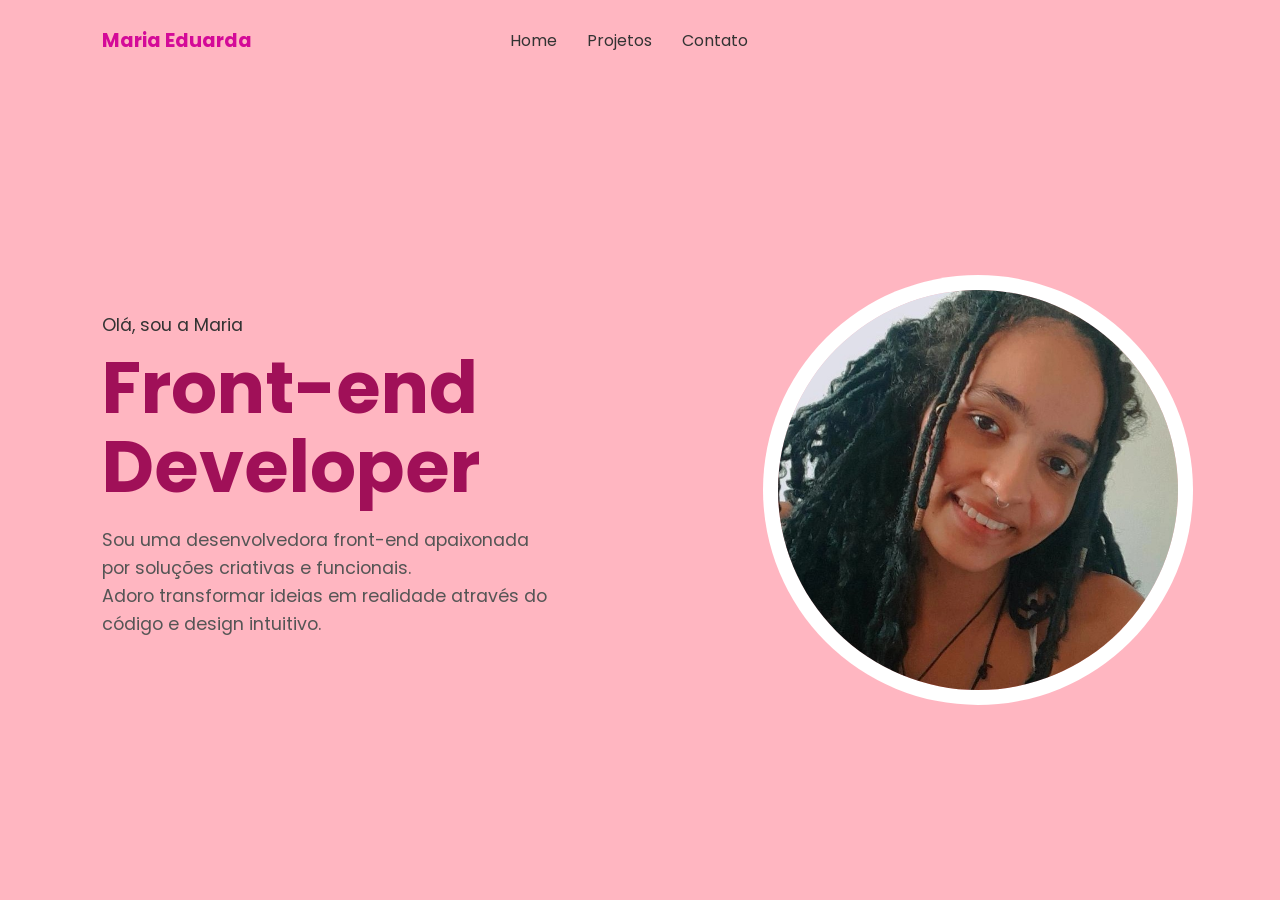
==== index.html @ 5331e64c "começo página inicial" ====
<!DOCTYPE html>
<html lang="pt-br">
<head>
    <meta charset="UTF-8">
    <meta name="viewport" content="width=device-width, initial-scale=1.0">
    <meta http-equiv="X-UA-Compatible" content="ie=edge">
    <link rel="stylesheet" href="styles.css">
    <link href="https://fonts.googleapis.com/css2?family=Poppins:wght@400;600;700&display=swap" rel="stylesheet">
    <title>Portfolio | Maria Eduarda</title>
</head>
<body>
    <header>
        <div class="logo">Maria Eduarda</div>
        <nav>
            <ul>
                <li>Home</li>
                <li>Projetos</li>
                <li>Contato</li>
            </ul>
        </nav>
        <div class="hero-section"></div>
    </header>

    <main class="hero-section">
        
        <div class="hero-text">
            <p class="greeting">Olá, sou a Maria</p>

        <h1 class="highlight">
            Front-end<br>
            Developer
        </h1>
            
            <p class="description">
                Sou uma desenvolvedora front-end apaixonada por soluções criativas e funcionais.<br>
                Adoro transformar ideias em realidade através do código e design intuitivo.
            </p>
        </div>

        <div class="hero-image-container">
            <img src="figuras/minha-foto.jpg" alt="Foto de Maria Eduarda" class="profile-pic">
        </div>
    </main>
    
</body>
</html>
---- styles.css ----
* {
    margin: 0;
    padding: 0;
    box-sizing: border-box; /*seria a box de uma div, border-box inclui padding e border na largura e altura totais, é o calculado no devtools da pagina (a caixa)*/
}

:root {
    --primary-color: lightpink;
    --secondary-color: rgb(160, 16, 88);
    --font-color: #333;
    --background-color: #f9f9f9;
    --gray-text: #555;        /* Texto de descrição */
    --font-family: 'Poppins', sans-serif;
}

body {
    background-color: var(--primary-color);
    color: var(--font-color);
    font-family: var(--font-family);
    overflow-x: hidden; /* Evita rolagem lateral indesejada */
}

/* --- Header --- */
header {
    display: flex;
    justify-content: space-between;
    align-items: center;
    padding: 20px 8%; /* Espaçamento interno */
    height: 80px;
}

.logo {
    font-weight: 700;
    font-size: 1.2rem;
    color: var(--primary-color);
    color: #d40a98;
}

.logo .dot {
    color: var(--primary-color);
}

nav ul {
    list-style: none;
    display: flex;
    gap: 30px; /* Espaço entre os links */
}

nav ul li a {
    text-decoration: none;
    color: var(--font-color);
    font-weight: 600;
    font-size: 1rem;
    transition: color 0.3s;
}

nav ul li a:hover {
    color: var(--primary-color);
}

/* --- Hero Section (A parte principal) --- */
.hero-section {
    display: flex;
    align-items: center;
    justify-content: space-between;
    padding: 0 8%;
    min-height: calc(100vh - 80px); /* Altura total menos o header */
    flex-wrap: wrap; /* Para funcionar no celular depois */
}

/* Estilos do Texto (Esquerda) */
.hero-text {
    display: flex;
    flex-direction: column;
    justify-content: center;
    align-items: flex-start;
    max-width: 50%;
}

.greeting {
    font-size: 1.1rem;
    color: var(--font-color);
    margin-bottom: 10px;
}

h1 {
    font-size: 4.5rem; /* Tamanho grande como na foto */
    line-height: 1.1;
    font-weight: 700;
    margin-bottom: 20px;
    color: var(--font-color);
}

.highlight {
    color: var(--secondary-color); 
}

.description {
    font-size: 1.1rem;
    color: var(--gray-text);
    margin-bottom: 30px;
    line-height: 1.6;
    max-width: 450px;
}

/* Botões */
.buttons {
    display: flex;
    gap: 15px;
}

button {
    padding: 12px 24px;
    border-radius: 8px;
    font-weight: 600;
    font-size: 1rem;
    cursor: pointer;
    font-family: var(--font-family);
    transition: transform 0.2s;
}

button:hover {
    transform: translateY(-2px);
}

/* Estilos da Imagem (Direita) */
.hero-image-container {
    flex: 1;
    display: flex;
    justify-content: flex-end; /* Alinha a imagem à direita */
    position: relative;
}

.profile-pic {
    width: 400px;
    height: 400px;
    border-radius: 50%; /* Deixa redonda */
    object-fit: cover; /* Garante que a foto não fique esticada */
    
    /* O efeito do anel roxo fino em volta */
    box-shadow: 0 0 0 15px rgba(255, 255, 255, 1), /* Espaço branco */
                0 0 0 16px var(--primary-color); /* Linha fina roxa */
}

/* --- Responsividade (Para celular) --- */
@media (max-width: 768px) {
    .hero-section {
        flex-direction: column-reverse; /* Imagem em cima, texto embaixo no celular */
        justify-content: center;
        text-align: center;
        padding-top: 40px;
    }

    .hero-image-container {
        justify-content: center;
        margin-bottom: 40px;
    }

    .profile-pic {
        width: 250px;
        height: 250px;
    }

    h1 {
        font-size: 3rem;
    }

    .buttons {
        justify-content: center;
    }
    
    nav {
        display: none; /* Em um projeto real, aqui você faria um menu hambúrguer */
    }
}
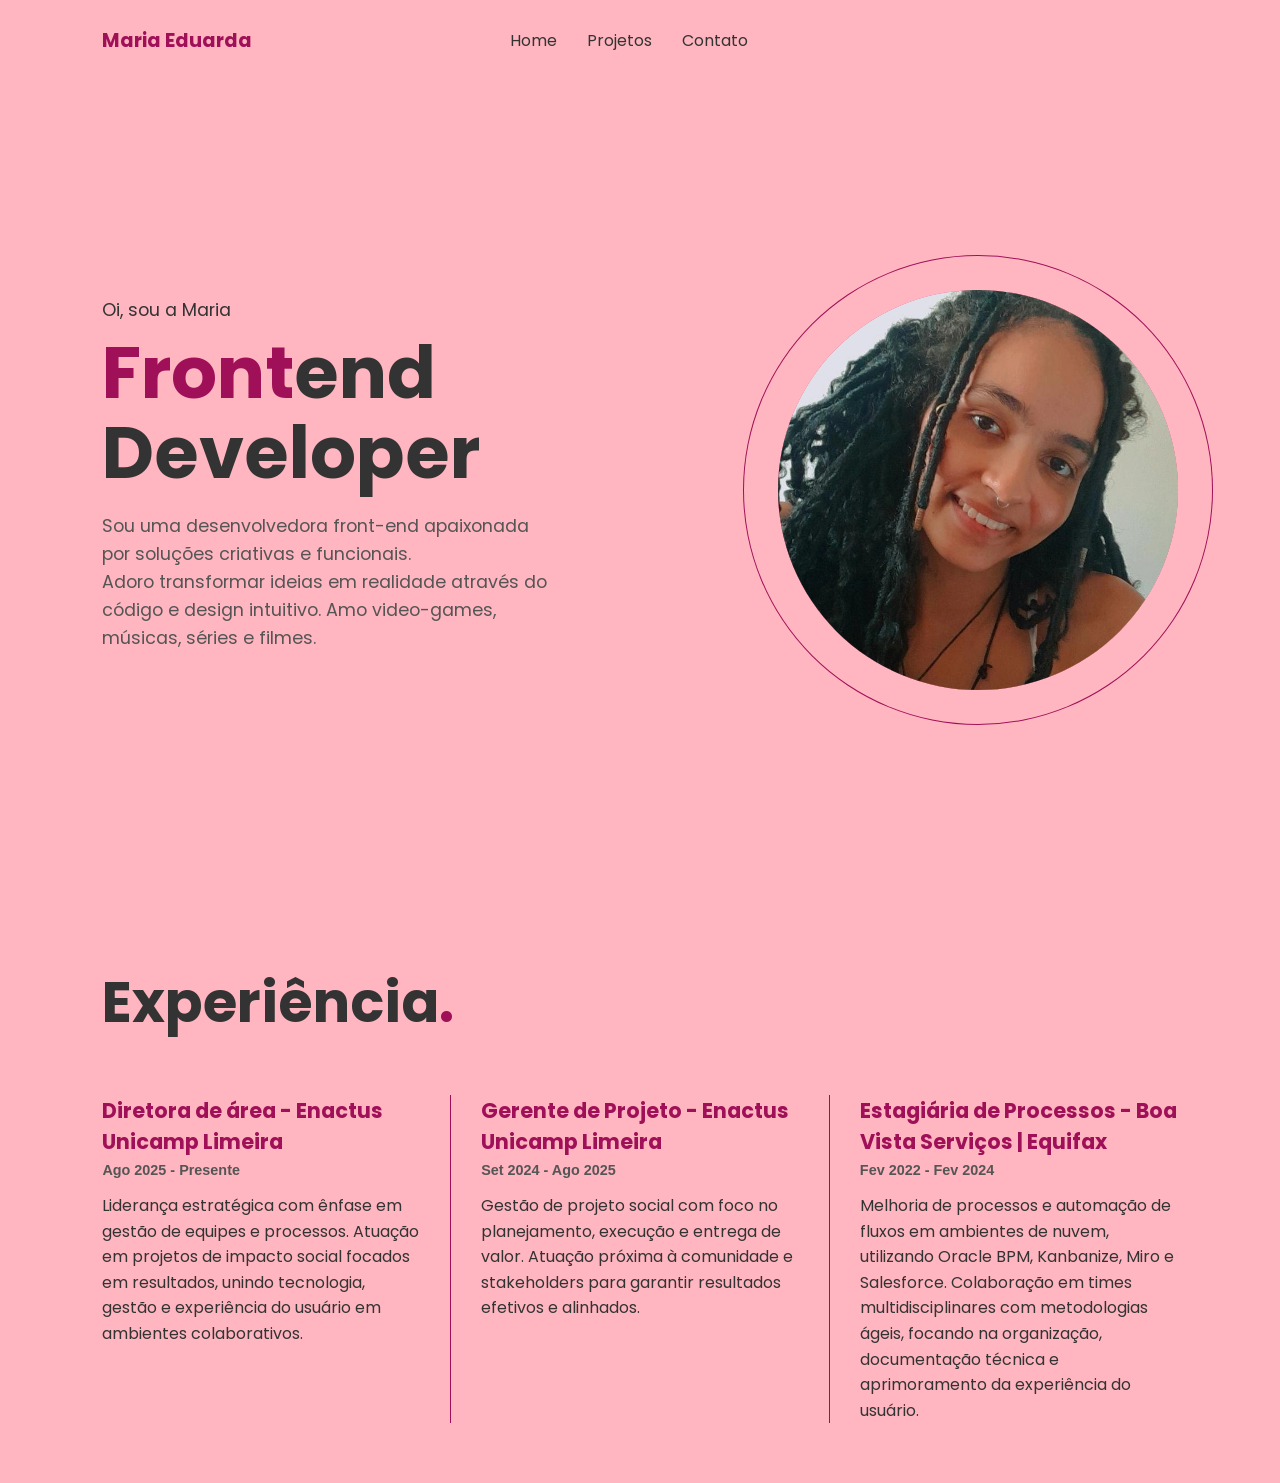
==== commit 0f25cbff: "experience" ====
--- a/index.html
+++ b/index.html
@@ -24,16 +24,17 @@
     <main class="hero-section">
         
         <div class="hero-text">
-            <p class="greeting">Olá, sou a Maria</p>
+            <p class="greeting">Oi, sou a Maria</p>
 
-        <h1 class="highlight">
-            Front-end<br>
+        <h1>
+            <span class="highlight">Front</span>end<br>
             Developer
         </h1>
             
             <p class="description">
                 Sou uma desenvolvedora front-end apaixonada por soluções criativas e funcionais.<br>
                 Adoro transformar ideias em realidade através do código e design intuitivo.
+                Amo video-games, músicas, séries e filmes.
             </p>
         </div>
 
@@ -41,6 +42,32 @@
             <img src="figuras/minha-foto.jpg" alt="Foto de Maria Eduarda" class="profile-pic">
         </div>
     </main>
+
+    <section class="experience-section">
+        <h2 class="section-title">Experiência<span class="dot">.</span></h2>
+        
+        <div class="experience-grid">
+            
+            <div class="exp-item">
+                <h3>Diretora de área - Enactus Unicamp Limeira</h3>
+                <span class="date">Ago 2025 - Presente</span>
+                <p>Liderança estratégica com ênfase em gestão de equipes e processos. Atuação em projetos de impacto social focados em resultados, unindo tecnologia, gestão e experiência do usuário em ambientes colaborativos.</p>
+            </div>
+
+            <div class="exp-item">
+                <h3>Gerente de Projeto - Enactus Unicamp Limeira</h3>
+                <span class="date">Set 2024 - Ago 2025</span>
+                <p>Gestão de projeto social com foco no planejamento, execução e entrega de valor. Atuação próxima à comunidade e stakeholders para garantir resultados efetivos e alinhados.</p>
+            </div>
+
+            <div class="exp-item">
+                <h3>Estagiária de Processos - Boa Vista Serviços | Equifax</h3>
+                <span class="date">Fev 2022 - Fev 2024</span>
+                <p>Melhoria de processos e automação de fluxos em ambientes de nuvem, utilizando Oracle BPM, Kanbanize, Miro e Salesforce. Colaboração em times multidisciplinares com metodologias ágeis, focando na organização, documentação técnica e aprimoramento da experiência do usuário.</p>
+            </div>
+
+        </div>
+    </section>
     
 </body>
 </html>
--- a/styles.css
+++ b/styles.css
@@ -5,8 +5,8 @@
 }
 
 :root {
-    --primary-color: lightpink;
-    --secondary-color: rgb(160, 16, 88);
+    --primary-color: #ffb6c1;
+    --secondary-color: #a01058;
     --font-color: #333;
     --background-color: #f9f9f9;
     --gray-text: #555;        /* Texto de descrição */
@@ -32,8 +32,7 @@
 .logo {
     font-weight: 700;
     font-size: 1.2rem;
-    color: var(--primary-color);
-    color: #d40a98;
+    color: var(--secondary-color);
 }
 
 .logo .dot {
@@ -68,7 +67,6 @@
     flex-wrap: wrap; /* Para funcionar no celular depois */
 }
 
-/* Estilos do Texto (Esquerda) */
 .hero-text {
     display: flex;
     flex-direction: column;
@@ -84,7 +82,7 @@
 }
 
 h1 {
-    font-size: 4.5rem; /* Tamanho grande como na foto */
+    font-size: 4.5rem;
     line-height: 1.1;
     font-weight: 700;
     margin-bottom: 20px;
@@ -103,27 +101,6 @@
     max-width: 450px;
 }
 
-/* Botões */
-.buttons {
-    display: flex;
-    gap: 15px;
-}
-
-button {
-    padding: 12px 24px;
-    border-radius: 8px;
-    font-weight: 600;
-    font-size: 1rem;
-    cursor: pointer;
-    font-family: var(--font-family);
-    transition: transform 0.2s;
-}
-
-button:hover {
-    transform: translateY(-2px);
-}
-
-/* Estilos da Imagem (Direita) */
 .hero-image-container {
     flex: 1;
     display: flex;
@@ -134,12 +111,77 @@
 .profile-pic {
     width: 400px;
     height: 400px;
-    border-radius: 50%; /* Deixa redonda */
+    border-radius: 50%;
     object-fit: cover; /* Garante que a foto não fique esticada */
+    box-shadow: 0 0 0 34px var(--primary-color),
+                0 0 0 35px var(--secondary-color);
+}
+
+/* --- Seção de Experiência --- */
+.experience-section {
+    padding: 60px 8%; /* Mesmo alinhamento lateral do header */
+    background-color: var(--primary-color); /* Mantendo a cor de fundo rosa claro */
+    color: var(--font-color);
+}
+
+.section-title {
+    font-size: 3.5rem;
+    font-weight: 700;
+    margin-bottom: 50px;
+    color: var(--font-color);
+}
+
+.section-title .dot {
+    color: var(--secondary-color); /* O ponto colorido igual na imagem */
+}
+
+/* O Grid que segura as 3 colunas */
+.experience-grid {
+    display: flex;
+    justify-content: space-between; /* Espalha as colunas */
+    width: 100%;
+}
+
+/* Cada coluna individual */
+.exp-item {
+    flex: 1; /* Faz as 3 ocuparem o mesmo tamanho */
+    padding: 0 30px; /* Espaço interno para o texto não colar na linha */
     
-    /* O efeito do anel roxo fino em volta */
-    box-shadow: 0 0 0 15px rgba(255, 255, 255, 1), /* Espaço branco */
-                0 0 0 16px var(--primary-color); /* Linha fina roxa */
+    /* A LINHA FINA ROSA ESCURO AQUI: */
+    border-right: 1px solid var(--secondary-color); 
+}
+
+/* Tira a borda do último item (da direita) e o padding */
+.exp-item:last-child {
+    border-right: none;
+    padding-right: 0;
+}
+
+/* Tira o padding da esquerda do primeiro item */
+.exp-item:first-child {
+    padding-left: 0;
+}
+
+/* Estilização dos textos de dentro */
+.exp-item h3 {
+    font-size: 1.3rem;
+    font-weight: 700;
+    margin-bottom: 5px;
+    color: var(--secondary-color); /* Destaque no cargo/empresa */
+}
+
+.exp-item .date {
+    display: block; /* Faz a data ficar em linha própria */
+    font-size: 0.9rem;
+    font-weight: 600;
+    color: #555; /* Um cinza um pouco mais escuro para leitura */
+    margin-bottom: 15px;
+}
+
+.exp-item p {
+    font-size: 1rem;
+    line-height: 1.6;
+    color: var(--font-color);
 }
 
 /* --- Responsividade (Para celular) --- */
@@ -164,12 +206,8 @@
     h1 {
         font-size: 3rem;
     }
-
-    .buttons {
-        justify-content: center;
-    }
     
     nav {
-        display: none; /* Em um projeto real, aqui você faria um menu hambúrguer */
+        display: none; /* Fazer um menu sanduiche */
     }
 }
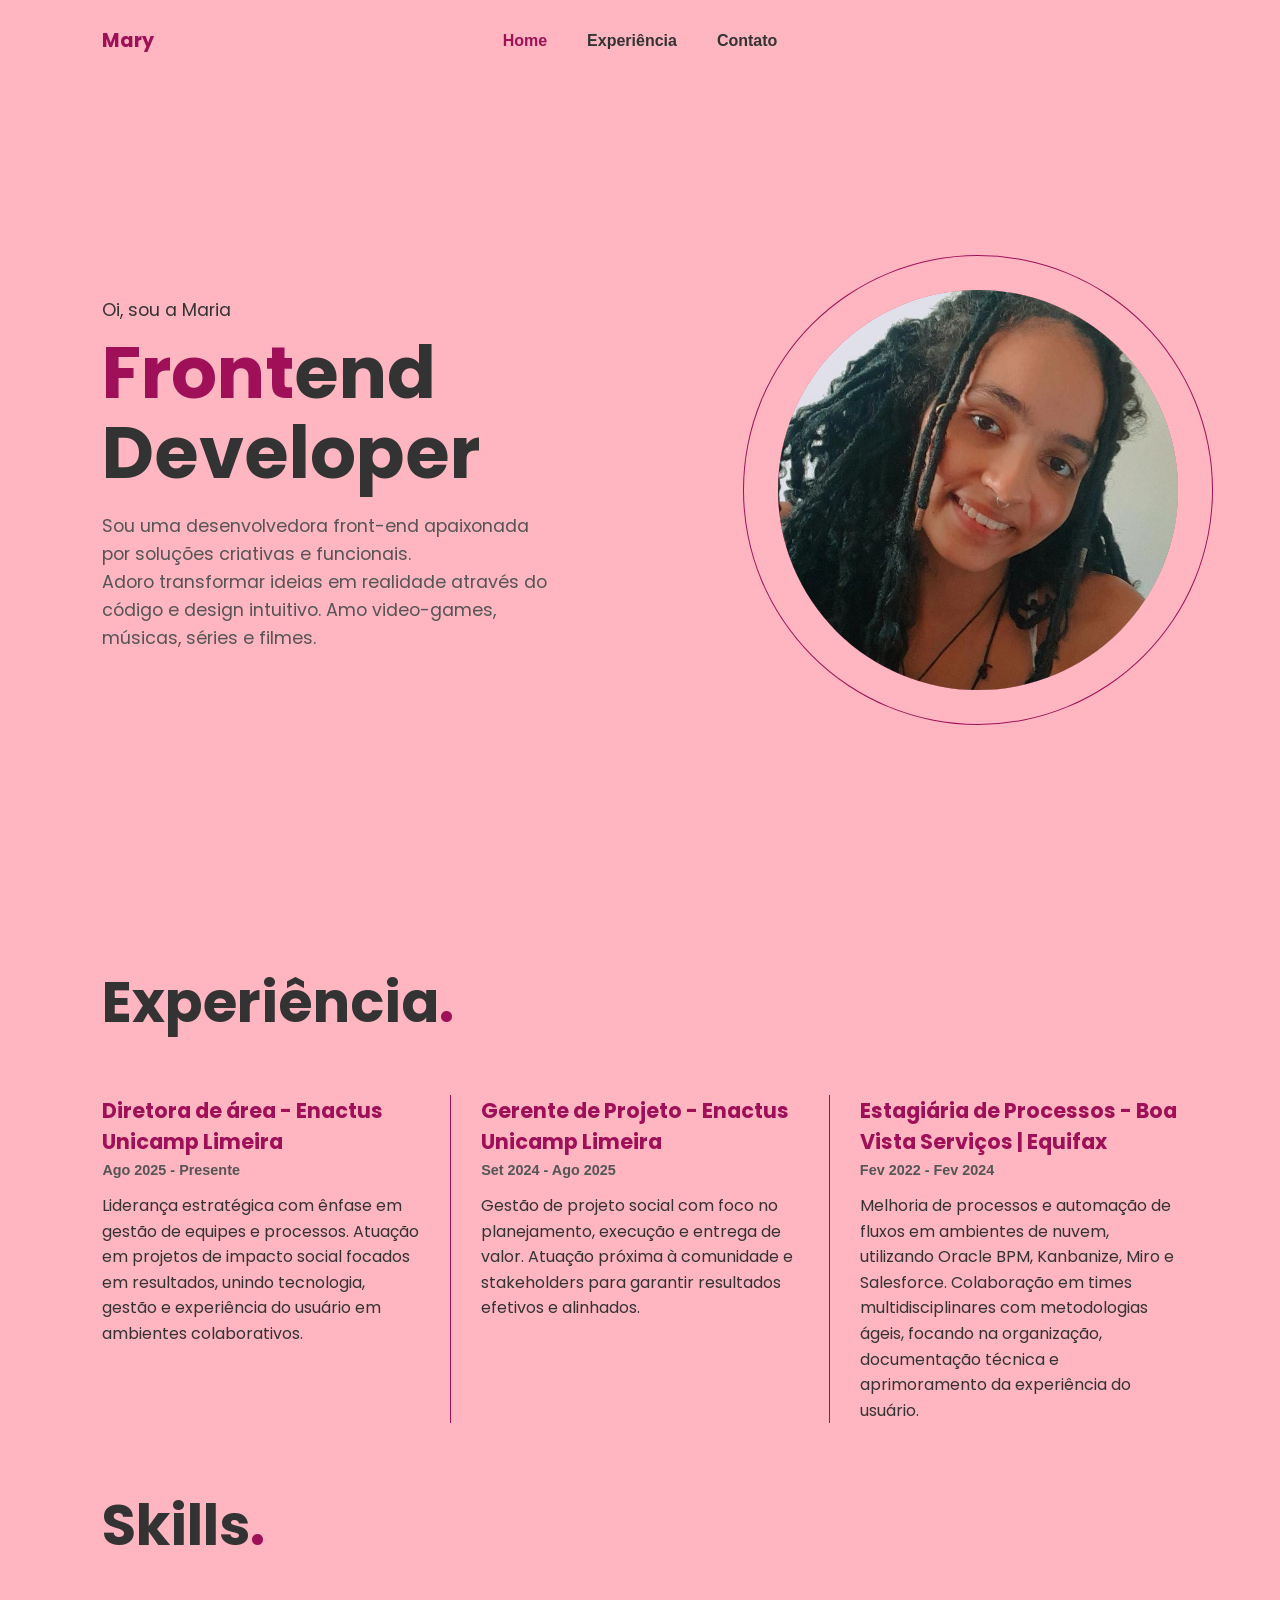
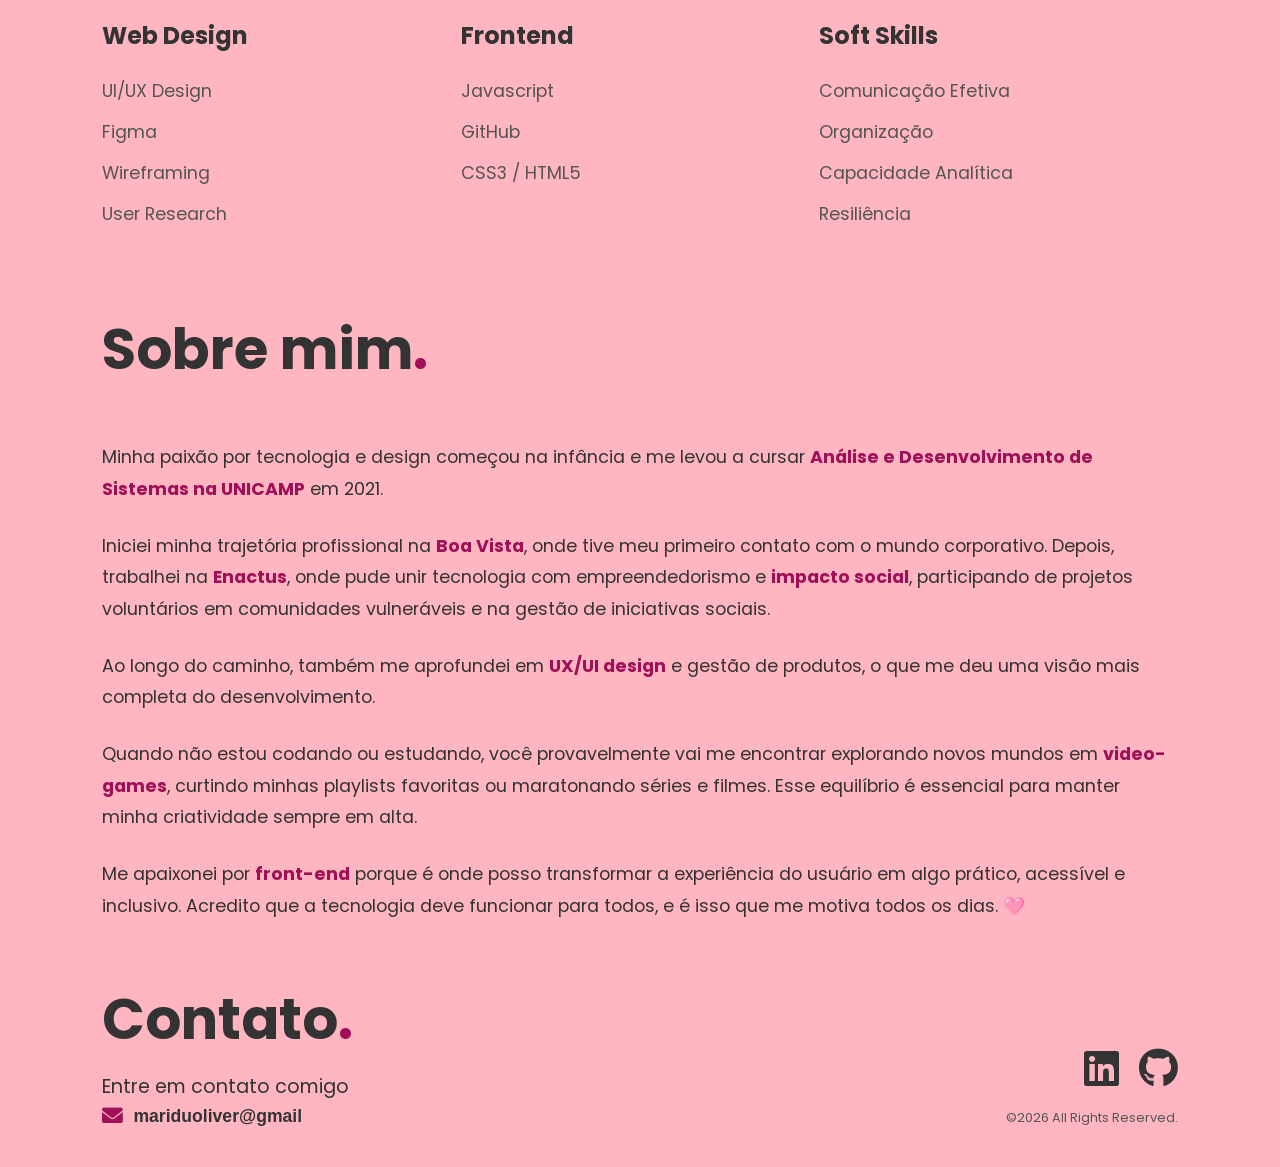
==== commit 2783355f: "terminado parte de sobre mim e contato" ====
--- a/index.html
+++ b/index.html
@@ -6,22 +6,23 @@
     <meta http-equiv="X-UA-Compatible" content="ie=edge">
     <link rel="stylesheet" href="styles.css">
     <link href="https://fonts.googleapis.com/css2?family=Poppins:wght@400;600;700&display=swap" rel="stylesheet">
+    <link rel="stylesheet" href="https://cdnjs.cloudflare.com/ajax/libs/font-awesome/6.0.0/css/all.min.css">
+    <link rel="icon" href="data:image/svg+xml,<svg xmlns=%22http://www.w3.org/2000/svg%22 viewBox=%220 0 100 100%22><text y=%22.9em%22 font-size=%2290%22>✨</text></svg>">
     <title>Portfolio | Maria Eduarda</title>
 </head>
 <body>
     <header>
-        <div class="logo">Maria Eduarda</div>
+        <div class="logo">Mary</div>
         <nav>
             <ul>
-                <li>Home</li>
-                <li>Projetos</li>
-                <li>Contato</li>
+                <li><a href="#home" class="active">Home</a></li>
+                <li><a href="#experience">Experiência</a></li>
+                <li><a href="#contact">Contato</a></li>
             </ul>
         </nav>
-        <div class="hero-section"></div>
     </header>
 
-    <main class="hero-section">
+    <main class="hero-section" id="home">
         
         <div class="hero-text">
             <p class="greeting">Oi, sou a Maria</p>
@@ -43,7 +44,7 @@
         </div>
     </main>
 
-    <section class="experience-section">
+    <section class="experience-section" id="experience">
         <h2 class="section-title">Experiência<span class="dot">.</span></h2>
         
         <div class="experience-grid">
@@ -68,6 +69,93 @@
 
         </div>
     </section>
+
+    <section class="skills-section">
+        <h2 class="section-title">Skills<span class="dot">.</span></h2>
+
+        <div class="skills-grid">
+            
+            <div class="skill-category">
+                <h3>Web Design</h3>
+                <ul>
+                    <li>UI/UX Design</li>
+                    <li>Figma</li>
+                    <li>Wireframing</li>
+                    <li>User Research</li>
+                </ul>
+            </div>
+
+            <div class="skill-category">
+                <h3>Frontend</h3>
+                <ul>
+                    <li>Javascript</li>
+                    <li>GitHub</li>
+                    <li>CSS3 / HTML5</li>
+                </ul>
+            </div>
+
+            <div class="skill-category">
+                <h3>Soft Skills</h3>
+                <ul>
+                    <li>Comunicação Efetiva</li>
+                    <li>Organização</li>
+                    <li>Capacidade Analítica</li>
+                    <li>Resiliência</li>
+                </ul>
+            </div>
+
+        </div>
+    </section>
+    <section class="about-section">
+        <h2 class="section-title">Sobre mim<span class="dot">.</span></h2>
+
+        <div class="about-content">
+            <p>
+                Minha paixão por tecnologia e design começou na infância e me levou a cursar <span class="highlight-text">Análise e Desenvolvimento de Sistemas na UNICAMP</span> em 2021.
+            </p>
+
+            <p>
+                Iniciei minha trajetória profissional na <span class="highlight-text">Boa Vista</span>, onde tive meu primeiro contato com o mundo corporativo. Depois, trabalhei na <span class="highlight-text">Enactus</span>, onde pude unir tecnologia com empreendedorismo e <span class="highlight-text">impacto social</span>, participando de projetos voluntários em comunidades vulneráveis e na gestão de iniciativas sociais.
+            </p>
+
+            <p>
+                Ao longo do caminho, também me aprofundei em <span class="highlight-text">UX/UI design</span> e gestão de produtos, o que me deu uma visão mais completa do desenvolvimento.
+            </p>
+
+            <p>
+                Quando não estou codando ou estudando, você provavelmente vai me encontrar explorando novos mundos em <span class="highlight-text">video-games</span>, curtindo minhas playlists favoritas ou maratonando séries e filmes. Esse equilíbrio é essencial para manter minha criatividade sempre em alta.
+            </p>
+
+            <p>
+                Me apaixonei por <span class="highlight-text">front-end</span> porque é onde posso transformar a experiência do usuário em algo prático, acessível e inclusivo. Acredito que a tecnologia deve funcionar para todos, e é isso que me motiva todos os dias. 🩷
+            </p>
+
+        </div>
+    </section>
+    <footer id="contact">
+        <div class="contact-left">
+            <h2 class="section-title">Contato<span class="dot">.</span></h2>
+            <p>Entre em contato comigo</p>
+            
+            <a href="mailto:mariduoliver@gmail" class="email-link">
+                <i class="fa-solid fa-envelope"></i> mariduoliver@gmail
+            </a>
+        </div>
+
+        <div class="contact-right">
+            <div class="social-icons">
+                <a href="https://www.linkedin.com/in/mari-eduarda/" target="_blank" rel="noopener noreferrer" aria-label="Visite meu LinkedIn">
+                <i class="fa-brands fa-linkedin"></i>
+                </a>
+    
+                <a href="https://github.com/maryeduardasilva" target="_blank" rel="noopener noreferrer" aria-label="Visite meu GitHub">
+                <i class="fa-brands fa-github"></i>
+                </a>
+            </div>
+            
+            <p class="copyright">©2026 All Rights Reserved.</p>
+        </div>
+    </footer>
     
 </body>
 </html>
--- a/styles.css
+++ b/styles.css
@@ -2,6 +2,10 @@
     margin: 0;
     padding: 0;
     box-sizing: border-box; /*seria a box de uma div, border-box inclui padding e border na largura e altura totais, é o calculado no devtools da pagina (a caixa)*/
+}
+
+html {
+    scroll-behavior: smooth; /* Faz a rolagem deslizar suavemente */
 }
 
 :root {
@@ -23,10 +27,10 @@
 /* --- Header --- */
 header {
     display: flex;
-    justify-content: space-between;
     align-items: center;
     padding: 20px 8%; /* Espaçamento interno */
     height: 80px;
+    position: relative;
 }
 
 .logo {
@@ -39,10 +43,16 @@
     color: var(--primary-color);
 }
 
+nav {
+    position: absolute;
+    left: 50%;
+    transform: translateX(-50%);
+}
+
 nav ul {
     list-style: none;
     display: flex;
-    gap: 30px; /* Espaço entre os links */
+    gap: 40px; /* Espaço entre os links */
 }
 
 nav ul li a {
@@ -54,7 +64,13 @@
 }
 
 nav ul li a:hover {
-    color: var(--primary-color);
+    color: var(--secondary-color);
+}
+
+/* --- O Botão "Selecionado"--- */
+nav ul li a.active {
+    color: var(--secondary-color); /* Rosa escuro/Roxo */
+    /* border-bottom: 2px solid var(--secondary-color); */
 }
 
 /* --- Hero Section (A parte principal) --- */
@@ -184,6 +200,140 @@
     color: var(--font-color);
 }
 
+/* --- Seção de Skills --- */
+.skills-section {
+    padding: 0 8% 80px 8%; /* Espaço nas laterais e embaixo */
+    background-color: var(--primary-color);
+    color: var(--font-color);
+}
+
+.skills-grid {
+    display: flex;
+    justify-content: space-between; /* Espalha as 3 colunas */
+    width: 100%;
+    flex-wrap: wrap; /* Garante que não quebre em telas menores */
+}
+
+.skill-category {
+    flex: 1; /* Divide o espaço igualmente */
+    min-width: 250px; /* Tamanho mínimo para não ficar espremido */
+}
+
+.skill-category h3 {
+    font-size: 1.5rem;
+    font-weight: 700;
+    margin-bottom: 25px;
+    color: var(--font-color); /* Título em preto/cinza escuro */
+}
+
+.skill-category ul {
+    list-style: none; /* Remove as bolinhas da lista */
+    display: flex;
+    flex-direction: column;
+    gap: 15px; /* Espaço entre cada item da lista */
+}
+
+.skill-category ul li {
+    font-size: 1.1rem;
+    color: var(--gray-text); /* Cinza suave para os itens */
+    font-weight: 400;
+}
+
+/* --- Seção Sobre Mim --- */
+.about-section {
+    padding: 0 8% 20px 8%;
+    background-color: var(--primary-color);
+    color: var(--font-color);
+}
+
+.about-content {
+    width: 100%;      
+    max-width: 100%;
+}
+
+.about-content p {
+    font-size: 1.1rem;
+    line-height: 1.8; /* Espaçamento entre linhas maior para elegância */
+    margin-bottom: 25px; /* Espaço entre os parágrafos */
+    color: var(--font-color);
+}
+
+/* Estilo das palavras destacadas no meio do texto */
+.highlight-text {
+    color: var(--secondary-color); /* A cor rosa escuro/roxo */
+    font-weight: 700; /* Negrito */
+}
+
+/* --- Rodapé (Footer) --- */
+footer {
+    padding: 10px 8% 40px; /* Margens iguais ao resto do site */
+    background-color: var(--primary-color);
+    color: var(--font-color);
+    display: flex;
+    justify-content: space-between; /* Joga um pra esquerda, um pra direita */
+    align-items: flex-end;
+}
+
+footer .section-title {
+    margin-bottom: 10px; 
+}
+
+/* Lado Esquerdo (Email) */
+.contact-left p {
+    font-size: 1.2rem;
+    margin-bottom: 5px;
+    color: var(--font-color);
+}
+
+.email-link {
+    display: flex;
+    align-items: center;
+    gap: 10px; /* Espaço entre o ícone e o texto */
+    text-decoration: none;
+    font-size: 1.1rem;
+    font-weight: 600;
+    color: var(--font-color);
+    transition: color 0.3s;
+}
+
+.email-link i {
+    font-size: 1.3rem;
+    color: var(--secondary-color); /* Ícone rosa escuro */
+}
+
+.email-link:hover {
+    color: var(--secondary-color);
+}
+
+/* Lado Direito (Redes Sociais e Copyright) */
+.contact-right {
+    display: flex;
+    flex-direction: column;
+    align-items: flex-end;
+    gap: 10px; /* Espaço entre ícones e o copyright */
+}
+
+.social-icons {
+    display: flex;
+    gap: 20px; /* Espaço entre o LinkedIn e o GitHub */
+}
+
+.social-icons a {
+    font-size: 2.5rem; 
+    color: var(--font-color);
+    transition: transform 0.3s, color 0.3s;
+}
+
+.social-icons a:hover {
+    color: var(--secondary-color);
+    transform: translateY(-5px); 
+}
+
+.copyright {
+    font-size: 0.8rem;
+    color: var(--gray-text);
+}
+
 /* --- Responsividade (Para celular) --- */
 @media (max-width: 768px) {
     .hero-section {
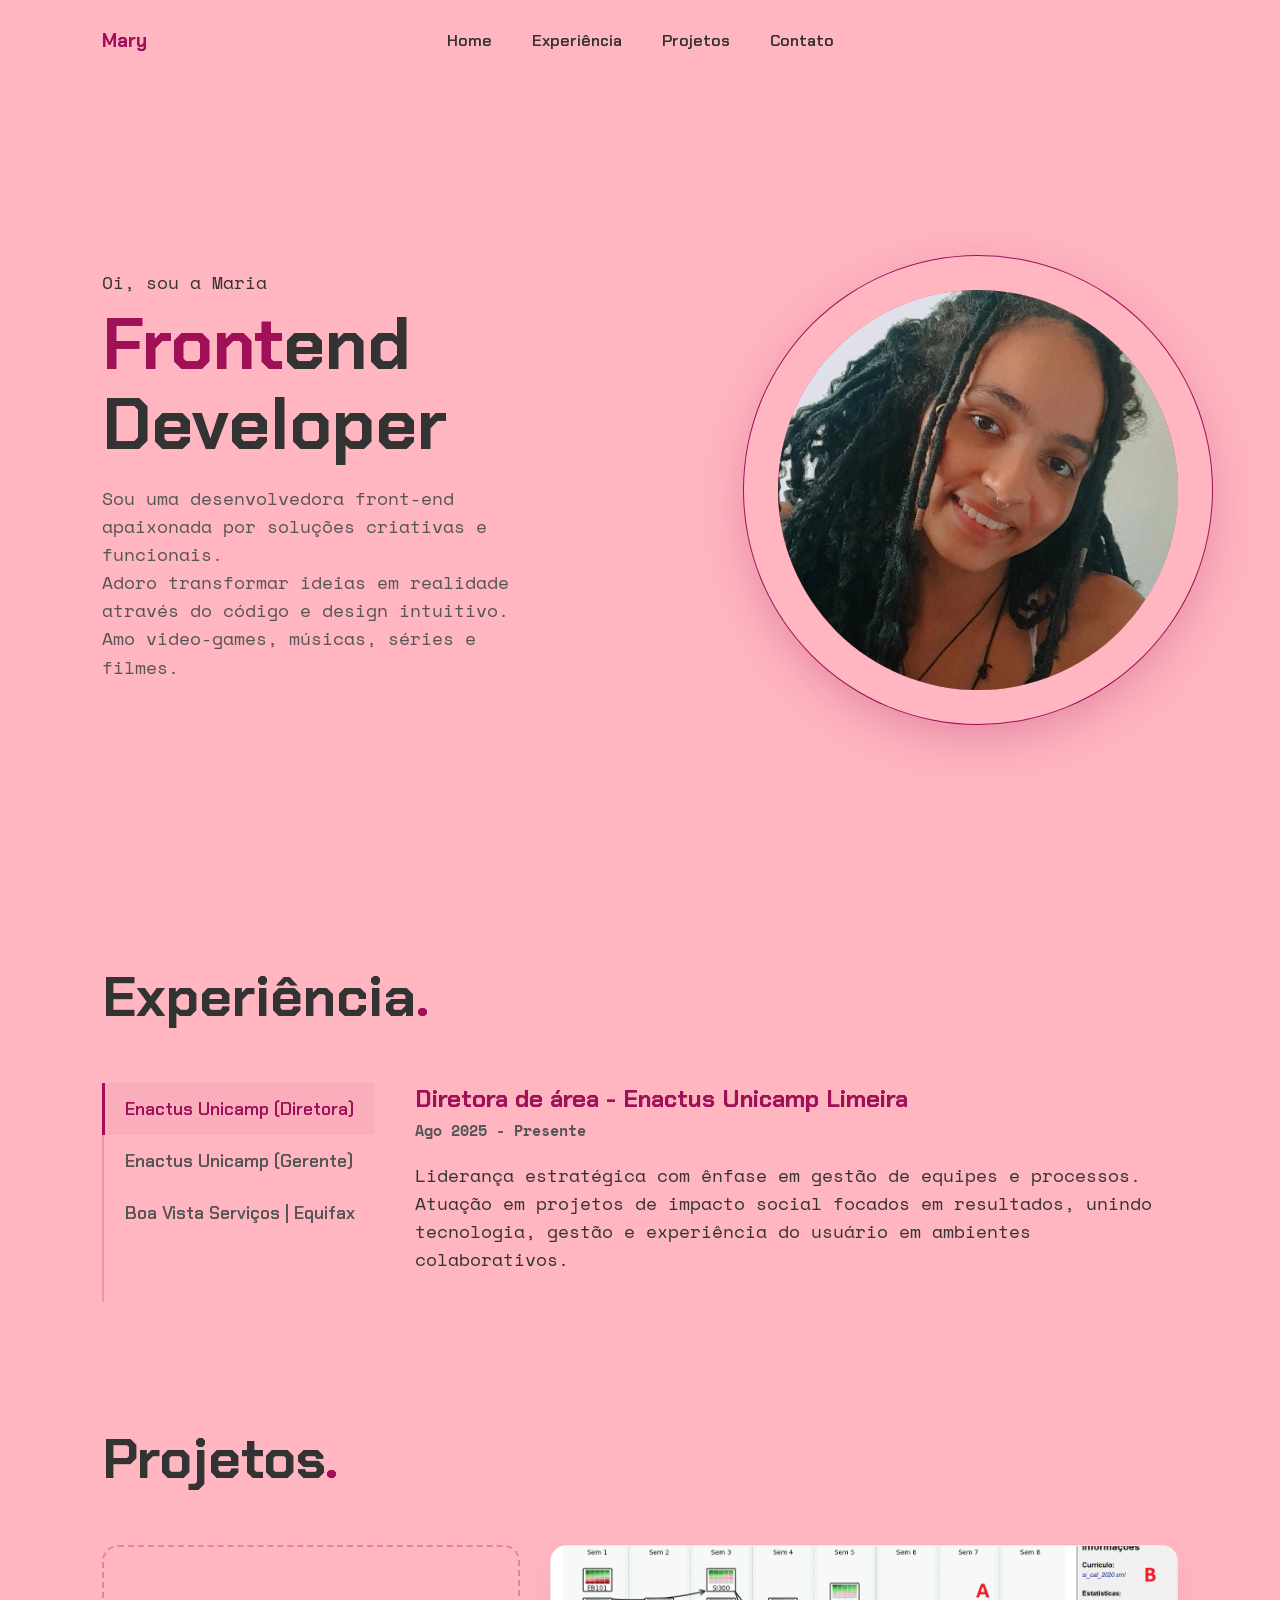
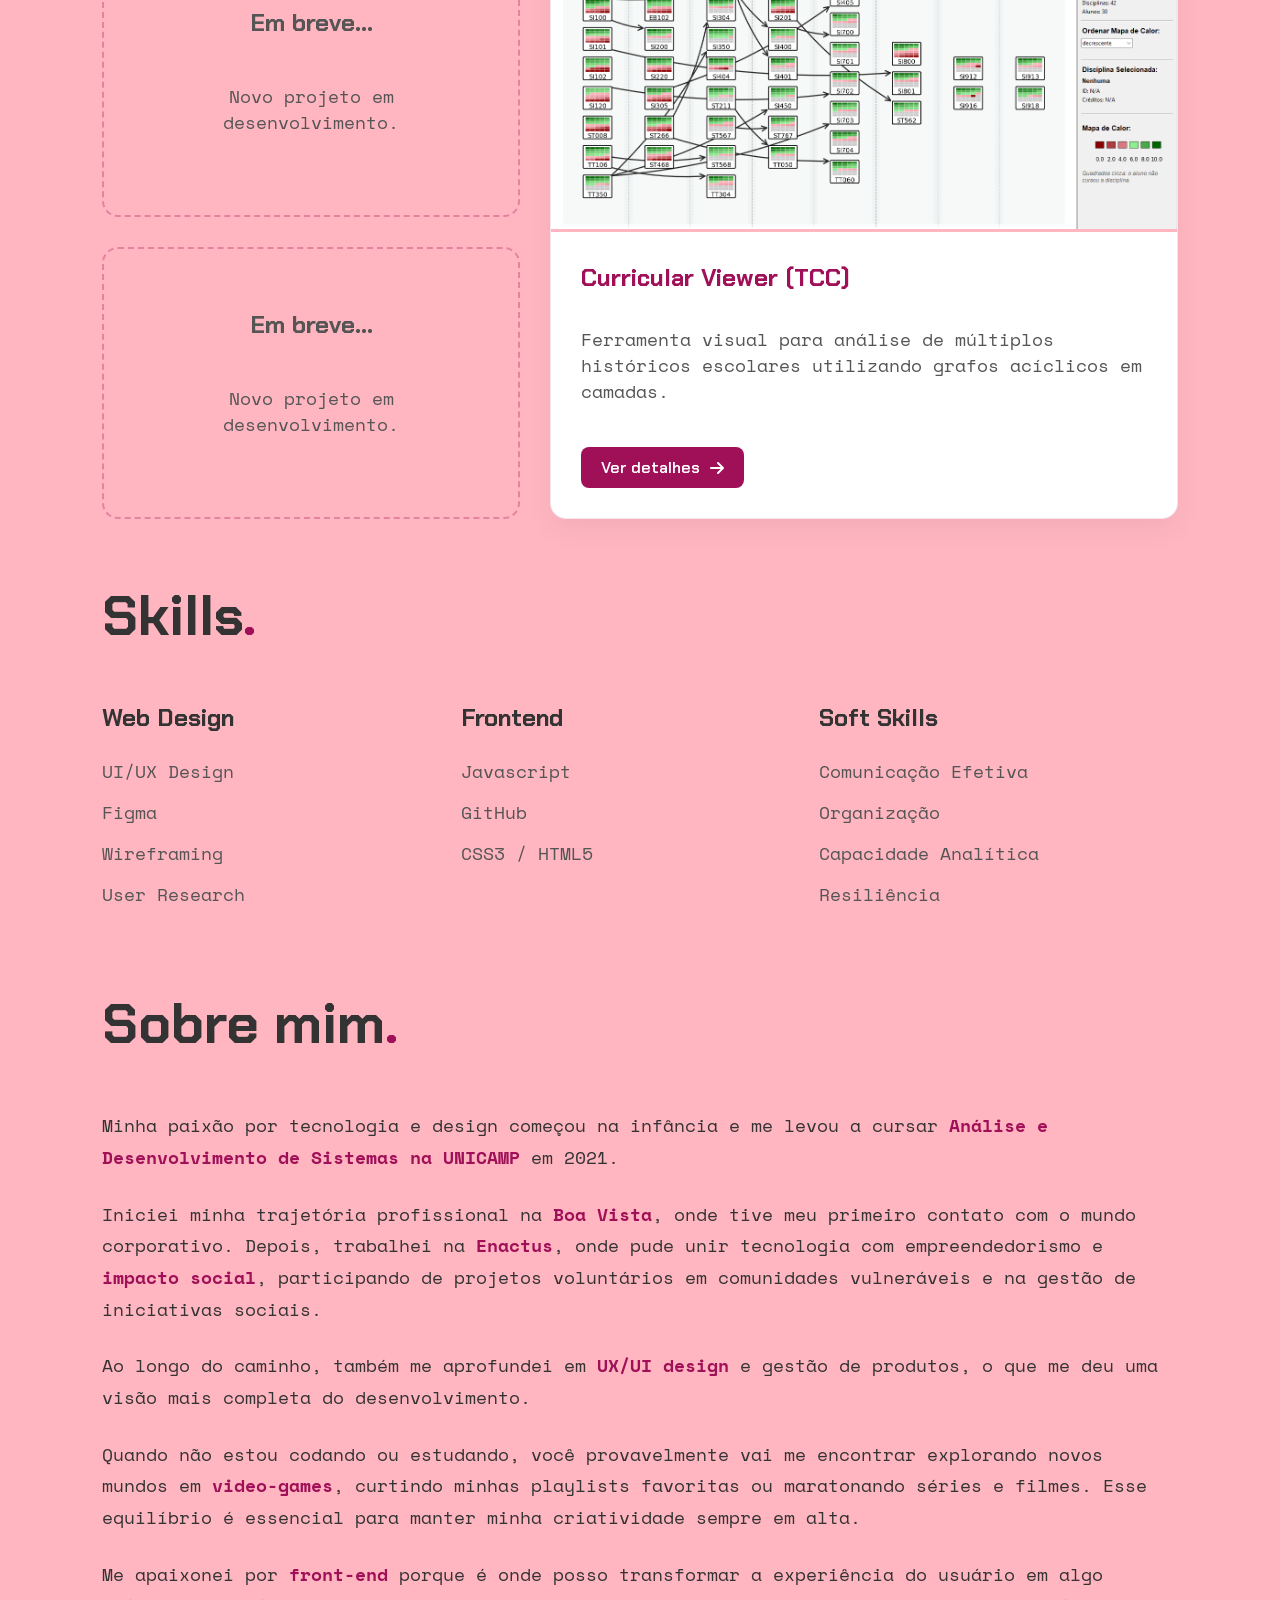
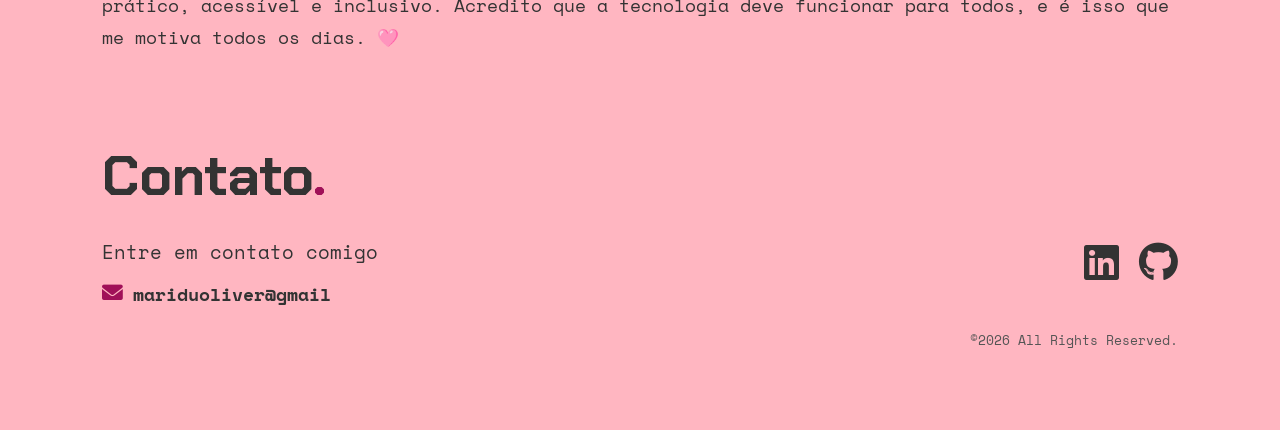
==== commit 7d510879: "Adicionado projetos e TCC" ====
--- a/index.html
+++ b/index.html
@@ -1,37 +1,41 @@
 <!DOCTYPE html>
 <html lang="pt-br">
+
 <head>
     <meta charset="UTF-8">
     <meta name="viewport" content="width=device-width, initial-scale=1.0">
     <meta http-equiv="X-UA-Compatible" content="ie=edge">
     <link rel="stylesheet" href="styles.css">
-    <link href="https://fonts.googleapis.com/css2?family=Poppins:wght@400;600;700&display=swap" rel="stylesheet">
+    <link href="https://fonts.googleapis.com/css2?family=Chakra+Petch:ital,wght@0,400;0,600;0,700;1,400&family=Space+Mono:ital,wght@0,400;0,700;1,400&display=swap" rel="stylesheet">
     <link rel="stylesheet" href="https://cdnjs.cloudflare.com/ajax/libs/font-awesome/6.0.0/css/all.min.css">
-    <link rel="icon" href="data:image/svg+xml,<svg xmlns=%22http://www.w3.org/2000/svg%22 viewBox=%220 0 100 100%22><text y=%22.9em%22 font-size=%2290%22>✨</text></svg>">
+    <link rel="icon"
+        href="data:image/svg+xml,<svg xmlns=%22http://www.w3.org/2000/svg%22 viewBox=%220 0 100 100%22><text y=%22.9em%22 font-size=%2290%22>✨</text></svg>">
     <title>Portfolio | Maria Eduarda</title>
 </head>
+
 <body>
     <header>
         <div class="logo">Mary</div>
         <nav>
             <ul>
-                <li><a href="#home" class="active">Home</a></li>
+                <li><a href="#home">Home</a></li>
                 <li><a href="#experience">Experiência</a></li>
+                <li><a href="#projects">Projetos</a></li>
                 <li><a href="#contact">Contato</a></li>
             </ul>
         </nav>
     </header>
 
     <main class="hero-section" id="home">
-        
+
         <div class="hero-text">
             <p class="greeting">Oi, sou a Maria</p>
 
-        <h1>
-            <span class="highlight">Front</span>end<br>
-            Developer
-        </h1>
-            
+            <h1>
+                <span class="highlight">Front</span>end<br>
+                Developer
+            </h1>
+
             <p class="description">
                 Sou uma desenvolvedora front-end apaixonada por soluções criativas e funcionais.<br>
                 Adoro transformar ideias em realidade através do código e design intuitivo.
@@ -46,27 +50,72 @@
 
     <section class="experience-section" id="experience">
         <h2 class="section-title">Experiência<span class="dot">.</span></h2>
+
+        <div class="experience-container">
+            <div class="experience-tabs">
+                <button class="tab-button active" onclick="openExperience(event, 'exp1')">Enactus Unicamp
+                    (Diretora)</button>
+                <button class="tab-button" onclick="openExperience(event, 'exp2')">Enactus Unicamp (Gerente)</button>
+                <button class="tab-button" onclick="openExperience(event, 'exp3')">Boa Vista Serviços | Equifax</button>
+            </div>
+
+            <div class="experience-content">
+                <div id="exp1" class="exp-pane active">
+                    <h3>Diretora de área - Enactus Unicamp Limeira</h3>
+                    <span class="date">Ago 2025 - Presente</span>
+                    <p>Liderança estratégica com ênfase em gestão de equipes e processos. Atuação em projetos de impacto
+                        social focados em resultados, unindo tecnologia, gestão e experiência do usuário em ambientes
+                        colaborativos.</p>
+                </div>
+
+                <div id="exp2" class="exp-pane">
+                    <h3>Gerente de Projeto - Enactus Unicamp Limeira</h3>
+                    <span class="date">Set 2024 - Ago 2025</span>
+                    <p>Gestão de projeto social com foco no planejamento, execução e entrega de valor. Atuação próxima à
+                        comunidade e stakeholders para garantir resultados efetivos e alinhados.</p>
+                </div>
+
+                <div id="exp3" class="exp-pane">
+                    <h3>Estagiária de Processos - Boa Vista Serviços | Equifax</h3>
+                    <span class="date">Fev 2022 - Fev 2024</span>
+                    <p>Melhoria de processos e automação de fluxos em ambientes de nuvem, utilizando Oracle BPM,
+                        Kanbanize, Miro e Salesforce. Colaboração em times multidisciplinares com metodologias ágeis,
+                        focando na organização, documentação técnica e aprimoramento da experiência do usuário.</p>
+                </div>
+            </div>
+        </div>
+    </section>
+
+    <section class="projects-section" id="projects">
+        <h2 class="section-title">Projetos<span class="dot">.</span></h2>
         
-        <div class="experience-grid">
+        <div class="projects-grid">
+            <div class="projects-left">
+                <!-- Espaço para futuros projetos menores -->
+                <div class="project-card small empty">
+                    <div class="card-content">
+                        <h3>Em breve...</h3>
+                        <p>Novo projeto em desenvolvimento.</p>
+                    </div>
+                </div>
+                <div class="project-card small empty">
+                    <div class="card-content">
+                        <h3>Em breve...</h3>
+                        <p>Novo projeto em desenvolvimento.</p>
+                    </div>
+                </div>
+            </div>
             
-            <div class="exp-item">
-                <h3>Diretora de área - Enactus Unicamp Limeira</h3>
-                <span class="date">Ago 2025 - Presente</span>
-                <p>Liderança estratégica com ênfase em gestão de equipes e processos. Atuação em projetos de impacto social focados em resultados, unindo tecnologia, gestão e experiência do usuário em ambientes colaborativos.</p>
-            </div>
-
-            <div class="exp-item">
-                <h3>Gerente de Projeto - Enactus Unicamp Limeira</h3>
-                <span class="date">Set 2024 - Ago 2025</span>
-                <p>Gestão de projeto social com foco no planejamento, execução e entrega de valor. Atuação próxima à comunidade e stakeholders para garantir resultados efetivos e alinhados.</p>
-            </div>
-
-            <div class="exp-item">
-                <h3>Estagiária de Processos - Boa Vista Serviços | Equifax</h3>
-                <span class="date">Fev 2022 - Fev 2024</span>
-                <p>Melhoria de processos e automação de fluxos em ambientes de nuvem, utilizando Oracle BPM, Kanbanize, Miro e Salesforce. Colaboração em times multidisciplinares com metodologias ágeis, focando na organização, documentação técnica e aprimoramento da experiência do usuário.</p>
-            </div>
-
+            <div class="projects-right">
+                <div class="project-card large">
+                    <img src="figuras/Imagem_Grafo.png" alt="Curricular Viewer Grafo">
+                    <div class="card-content">
+                        <h3>Curricular Viewer (TCC)</h3>
+                        <p>Ferramenta visual para análise de múltiplos históricos escolares utilizando grafos acíclicos em camadas.</p>
+                        <a href="tcc-project.html" class="btn-detalhes">Ver detalhes <i class="fa-solid fa-arrow-right"></i></a>
+                    </div>
+                </div>
+            </div>
         </div>
     </section>
 
@@ -74,7 +123,7 @@
         <h2 class="section-title">Skills<span class="dot">.</span></h2>
 
         <div class="skills-grid">
-            
+
             <div class="skill-category">
                 <h3>Web Design</h3>
                 <ul>
@@ -111,51 +160,67 @@
 
         <div class="about-content">
             <p>
-                Minha paixão por tecnologia e design começou na infância e me levou a cursar <span class="highlight-text">Análise e Desenvolvimento de Sistemas na UNICAMP</span> em 2021.
-            </p>
-
-            <p>
-                Iniciei minha trajetória profissional na <span class="highlight-text">Boa Vista</span>, onde tive meu primeiro contato com o mundo corporativo. Depois, trabalhei na <span class="highlight-text">Enactus</span>, onde pude unir tecnologia com empreendedorismo e <span class="highlight-text">impacto social</span>, participando de projetos voluntários em comunidades vulneráveis e na gestão de iniciativas sociais.
-            </p>
-
-            <p>
-                Ao longo do caminho, também me aprofundei em <span class="highlight-text">UX/UI design</span> e gestão de produtos, o que me deu uma visão mais completa do desenvolvimento.
-            </p>
-
-            <p>
-                Quando não estou codando ou estudando, você provavelmente vai me encontrar explorando novos mundos em <span class="highlight-text">video-games</span>, curtindo minhas playlists favoritas ou maratonando séries e filmes. Esse equilíbrio é essencial para manter minha criatividade sempre em alta.
-            </p>
-
-            <p>
-                Me apaixonei por <span class="highlight-text">front-end</span> porque é onde posso transformar a experiência do usuário em algo prático, acessível e inclusivo. Acredito que a tecnologia deve funcionar para todos, e é isso que me motiva todos os dias. 🩷
+                Minha paixão por tecnologia e design começou na infância e me levou a cursar <span
+                    class="highlight-text">Análise e Desenvolvimento de Sistemas na UNICAMP</span> em 2021.
+            </p>
+
+            <p>
+                Iniciei minha trajetória profissional na <span class="highlight-text">Boa Vista</span>, onde tive meu
+                primeiro contato com o mundo corporativo. Depois, trabalhei na <span
+                    class="highlight-text">Enactus</span>, onde pude unir tecnologia com empreendedorismo e <span
+                    class="highlight-text">impacto social</span>, participando de projetos voluntários em comunidades
+                vulneráveis e na gestão de iniciativas sociais.
+            </p>
+
+            <p>
+                Ao longo do caminho, também me aprofundei em <span class="highlight-text">UX/UI design</span> e gestão
+                de produtos, o que me deu uma visão mais completa do desenvolvimento.
+            </p>
+
+            <p>
+                Quando não estou codando ou estudando, você provavelmente vai me encontrar explorando novos mundos em
+                <span class="highlight-text">video-games</span>, curtindo minhas playlists favoritas ou maratonando
+                séries e filmes. Esse equilíbrio é essencial para manter minha criatividade sempre em alta.
+            </p>
+
+            <p>
+                Me apaixonei por <span class="highlight-text">front-end</span> porque é onde posso transformar a
+                experiência do usuário em algo prático, acessível e inclusivo. Acredito que a tecnologia deve funcionar
+                para todos, e é isso que me motiva todos os dias. 🩷
             </p>
 
         </div>
     </section>
     <footer id="contact">
-        <div class="contact-left">
-            <h2 class="section-title">Contato<span class="dot">.</span></h2>
-            <p>Entre em contato comigo</p>
-            
-            <a href="mailto:mariduoliver@gmail" class="email-link">
-                <i class="fa-solid fa-envelope"></i> mariduoliver@gmail
-            </a>
-        </div>
-
-        <div class="contact-right">
-            <div class="social-icons">
-                <a href="https://www.linkedin.com/in/mari-eduarda/" target="_blank" rel="noopener noreferrer" aria-label="Visite meu LinkedIn">
-                <i class="fa-brands fa-linkedin"></i>
+        <h2 class="section-title">Contato<span class="dot">.</span></h2>
+        
+        <div class="footer-content">
+            <div class="contact-left">
+                <p>Entre em contato comigo</p>
+                
+                <a href="mailto:mariduoliver@gmail" class="email-link">
+                    <i class="fa-solid fa-envelope"></i> mariduoliver@gmail
                 </a>
-    
-                <a href="https://github.com/maryeduardasilva" target="_blank" rel="noopener noreferrer" aria-label="Visite meu GitHub">
-                <i class="fa-brands fa-github"></i>
-                </a>
-            </div>
-            
-            <p class="copyright">©2026 All Rights Reserved.</p>
+            </div>
+
+            <div class="contact-right">
+                <div class="social-icons">
+                    <a href="https://www.linkedin.com/in/mari-eduarda/" target="_blank" rel="noopener noreferrer"
+                        aria-label="Visite meu LinkedIn">
+                        <i class="fa-brands fa-linkedin"></i>
+                    </a>
+
+                    <a href="https://github.com/maryeduardasilva" target="_blank" rel="noopener noreferrer"
+                        aria-label="Visite meu GitHub">
+                        <i class="fa-brands fa-github"></i>
+                    </a>
+                </div>
+
+                <p class="copyright">©2026 All Rights Reserved.</p>
+            </div>
         </div>
     </footer>
-    
+    <script src="script.js"></script>
 </body>
-</html>
+
+</html>
--- a/styles.css
+++ b/styles.css
@@ -1,11 +1,13 @@
 * {
     margin: 0;
     padding: 0;
-    box-sizing: border-box; /*seria a box de uma div, border-box inclui padding e border na largura e altura totais, é o calculado no devtools da pagina (a caixa)*/
+    box-sizing: border-box;
+    /*seria a box de uma div, border-box inclui padding e border na largura e altura totais, é o calculado no devtools da pagina (a caixa)*/
 }
 
 html {
-    scroll-behavior: smooth; /* Faz a rolagem deslizar suavemente */
+    scroll-behavior: smooth;
+    /* Faz a rolagem deslizar suavemente */
 }
 
 :root {
@@ -13,22 +15,31 @@
     --secondary-color: #a01058;
     --font-color: #333;
     --background-color: #f9f9f9;
-    --gray-text: #555;        /* Texto de descrição */
-    --font-family: 'Poppins', sans-serif;
+    --gray-text: #555;
+    /* Texto de descrição */
+    --font-family-body: 'Space Mono', monospace;
+    --font-family-heading: 'Chakra Petch', sans-serif;
 }
 
 body {
     background-color: var(--primary-color);
     color: var(--font-color);
-    font-family: var(--font-family);
-    overflow-x: hidden; /* Evita rolagem lateral indesejada */
+    font-family: var(--font-family-body);
+    overflow-x: hidden;
+    /* Evita rolagem lateral indesejada */
+}
+
+/* Estilo para Títulos e UI */
+h1, h2, h3, .logo, nav ul li a, .tab-button {
+    font-family: var(--font-family-heading);
 }
 
 /* --- Header --- */
 header {
     display: flex;
     align-items: center;
-    padding: 20px 8%; /* Espaçamento interno */
+    padding: 20px 8%;
+    /* Espaçamento interno */
     height: 80px;
     position: relative;
 }
@@ -52,7 +63,8 @@
 nav ul {
     list-style: none;
     display: flex;
-    gap: 40px; /* Espaço entre os links */
+    gap: 40px;
+    /* Espaço entre os links */
 }
 
 nav ul li a {
@@ -69,7 +81,8 @@
 
 /* --- O Botão "Selecionado"--- */
 nav ul li a.active {
-    color: var(--secondary-color); /* Rosa escuro/Roxo */
+    color: var(--secondary-color);
+    /* Rosa escuro/Roxo */
     /* border-bottom: 2px solid var(--secondary-color); */
 }
 
@@ -79,8 +92,10 @@
     align-items: center;
     justify-content: space-between;
     padding: 0 8%;
-    min-height: calc(100vh - 80px); /* Altura total menos o header */
-    flex-wrap: wrap; /* Para funcionar no celular depois */
+    min-height: calc(100vh - 80px);
+    /* Altura total menos o header */
+    flex-wrap: wrap;
+    /* Para funcionar no celular depois */
 }
 
 .hero-text {
@@ -106,7 +121,7 @@
 }
 
 .highlight {
-    color: var(--secondary-color); 
+    color: var(--secondary-color);
 }
 
 .description {
@@ -120,7 +135,8 @@
 .hero-image-container {
     flex: 1;
     display: flex;
-    justify-content: flex-end; /* Alinha a imagem à direita */
+    justify-content: flex-end;
+    /* Alinha a imagem à direita */
     position: relative;
 }
 
@@ -128,15 +144,20 @@
     width: 400px;
     height: 400px;
     border-radius: 50%;
-    object-fit: cover; /* Garante que a foto não fique esticada */
+    object-fit: cover;
+    /* Garante que a foto não fique esticada */
     box-shadow: 0 0 0 34px var(--primary-color),
-                0 0 0 35px var(--secondary-color);
+        0 0 0 35px var(--secondary-color),
+        0 15px 60px 20px rgba(160, 16, 88, 0.4);
+    /* Sombra rosa suave */
 }
 
 /* --- Seção de Experiência --- */
 .experience-section {
-    padding: 60px 8%; /* Mesmo alinhamento lateral do header */
-    background-color: var(--primary-color); /* Mantendo a cor de fundo rosa claro */
+    padding: 60px 8%;
+    /* Mesmo alinhamento lateral do header */
+    background-color: var(--primary-color);
+    /* Mantendo a cor de fundo rosa claro */
     color: var(--font-color);
 }
 
@@ -148,94 +169,140 @@
 }
 
 .section-title .dot {
-    color: var(--secondary-color); /* O ponto colorido igual na imagem */
-}
-
-/* O Grid que segura as 3 colunas */
-.experience-grid {
-    display: flex;
-    justify-content: space-between; /* Espalha as colunas */
+    color: var(--secondary-color);
+    /* O ponto colorido igual na imagem */
+}
+
+/* Container de Abas e Conteúdo */
+.experience-container {
+    display: flex;
+    gap: 40px;
     width: 100%;
 }
 
-/* Cada coluna individual */
-.exp-item {
-    flex: 1; /* Faz as 3 ocuparem o mesmo tamanho */
-    padding: 0 30px; /* Espaço interno para o texto não colar na linha */
-    
-    /* A LINHA FINA ROSA ESCURO AQUI: */
-    border-right: 1px solid var(--secondary-color); 
-}
-
-/* Tira a borda do último item (da direita) e o padding */
-.exp-item:last-child {
-    border-right: none;
-    padding-right: 0;
-}
-
-/* Tira o padding da esquerda do primeiro item */
-.exp-item:first-child {
-    padding-left: 0;
-}
-
-/* Estilização dos textos de dentro */
-.exp-item h3 {
-    font-size: 1.3rem;
+/* Abas na esquerda */
+.experience-tabs {
+    display: flex;
+    flex-direction: column;
+    min-width: 250px;
+    border-left: 2px solid rgba(160, 16, 88, 0.2);
+    /* Linha sutil na esquerda baseada na secondary color */
+}
+
+.tab-button {
+    background: none;
+    border: none;
+    text-align: left;
+    padding: 15px 20px;
+    font-size: 1.1rem;
+    font-weight: 600;
+    color: var(--gray-text);
+    cursor: pointer;
+    font-family: var(--font-family-heading);
+    transition: all 0.3s ease;
+    border-left: 3px solid transparent;
+    margin-left: -2px;
+    /* Sobrepor a borda do container */
+}
+
+.tab-button:hover {
+    color: var(--secondary-color);
+    background-color: rgba(160, 16, 88, 0.05);
+}
+
+.tab-button.active {
+    color: var(--secondary-color);
+    border-left-color: var(--secondary-color);
+    background-color: rgba(160, 16, 88, 0.05);
+}
+
+/* Conteúdo na direita */
+.experience-content {
+    flex: 1;
+    /* Usa CSS grid para empilhar as abas; assim o contêiner sempre terá a altura do maior item, evitando pulos na página */
+    display: grid;
+}
+
+.exp-pane {
+    grid-area: 1 / 1;
+    opacity: 0;
+    visibility: hidden;
+    pointer-events: none;
+    transition: opacity 0.4s ease-out, visibility 0.4s ease-out;
+}
+
+.exp-pane.active {
+    opacity: 1;
+    visibility: visible;
+    pointer-events: auto;
+}
+
+.exp-pane h3 {
+    font-size: 1.5rem;
     font-weight: 700;
     margin-bottom: 5px;
-    color: var(--secondary-color); /* Destaque no cargo/empresa */
-}
-
-.exp-item .date {
-    display: block; /* Faz a data ficar em linha própria */
-    font-size: 0.9rem;
+    color: var(--secondary-color);
+}
+
+.exp-pane .date {
+    display: block;
+    font-size: 0.95rem;
     font-weight: 600;
-    color: #555; /* Um cinza um pouco mais escuro para leitura */
-    margin-bottom: 15px;
-}
-
-.exp-item p {
-    font-size: 1rem;
+    color: #555;
+    margin-bottom: 20px;
+}
+
+.exp-pane p {
+    font-size: 1.1rem;
     line-height: 1.6;
     color: var(--font-color);
 }
 
 /* --- Seção de Skills --- */
 .skills-section {
-    padding: 0 8% 80px 8%; /* Espaço nas laterais e embaixo */
+    padding: 0 8% 80px 8%;
+    /* Espaço nas laterais e embaixo */
     background-color: var(--primary-color);
     color: var(--font-color);
 }
 
 .skills-grid {
     display: flex;
-    justify-content: space-between; /* Espalha as 3 colunas */
+    justify-content: space-between;
+    /* Espalha as 3 colunas */
     width: 100%;
-    flex-wrap: wrap; /* Garante que não quebre em telas menores */
+    flex-wrap: wrap;
+    /* Garante que não quebre em telas menores */
 }
 
 .skill-category {
-    flex: 1; /* Divide o espaço igualmente */
-    min-width: 250px; /* Tamanho mínimo para não ficar espremido */
+    flex: 1;
+    /* Divide o espaço igualmente */
+    min-width: 250px;
+    /* Tamanho mínimo para não ficar espremido */
 }
 
 .skill-category h3 {
     font-size: 1.5rem;
     font-weight: 700;
     margin-bottom: 25px;
-    color: var(--font-color); /* Título em preto/cinza escuro */
+    color: var(--font-color);
+    /* Título em preto/cinza escuro */
 }
 
 .skill-category ul {
-    list-style: none; /* Remove as bolinhas da lista */
-    display: flex;
-    flex-direction: column;
-    gap: 15px; /* Espaço entre cada item da lista */
+    list-style: none;
+    /* Remove as bolinhas da lista */
+    display: flex;
+    flex-direction: column;
+    gap: 15px;
+    /* Espaço entre cada item da lista */
 }
 
 .skill-category ul li {
     font-size: 1.1rem;
-    color: var(--gray-text); /* Cinza suave para os itens */
+    color: var(--gray-text);
+    /* Cinza suave para os itens */
     font-weight: 400;
 }
 
@@ -247,48 +314,67 @@
 }
 
 .about-content {
-    width: 100%;      
+    width: 100%;
     max-width: 100%;
 }
 
 .about-content p {
     font-size: 1.1rem;
-    line-height: 1.8; /* Espaçamento entre linhas maior para elegância */
-    margin-bottom: 25px; /* Espaço entre os parágrafos */
+    line-height: 1.8;
+    /* Espaçamento entre linhas maior para elegância */
+    margin-bottom: 25px;
+    /* Espaço entre os parágrafos */
     color: var(--font-color);
 }
 
 /* Estilo das palavras destacadas no meio do texto */
 .highlight-text {
-    color: var(--secondary-color); /* A cor rosa escuro/roxo */
-    font-weight: 700; /* Negrito */
+    color: var(--secondary-color);
+    /* A cor rosa escuro/roxo */
+    font-weight: 700;
+    /* Negrito */
 }
 
 /* --- Rodapé (Footer) --- */
 footer {
-    padding: 10px 8% 40px; /* Margens iguais ao resto do site */
+    padding: 40px 8% 80px;
+    /* Mais espaço interno superior e no final da página */
     background-color: var(--primary-color);
     color: var(--font-color);
-    display: flex;
-    justify-content: space-between; /* Joga um pra esquerda, um pra direita */
-    align-items: flex-end;
+}
+
+.footer-content {
+    display: flex;
+    justify-content: space-between;
+    /* Joga um pra esquerda, um pra direita */
+    align-items: flex-start;
+    /* Alinha o topo do p com o topo dos ícones */
 }
 
 footer .section-title {
-    margin-bottom: 10px; 
+    margin-bottom: 20px;
 }
 
 /* Lado Esquerdo (Email) */
+.contact-left {
+    display: flex;
+    flex-direction: column;
+    gap: 15px;
+    margin-top: 5px;
+    /* Ajuste fino para alinhar visualmente o texto com o centro dos ícones, se necessário */
+}
+
 .contact-left p {
     font-size: 1.2rem;
-    margin-bottom: 5px;
+    margin-bottom: 0;
     color: var(--font-color);
 }
 
 .email-link {
     display: flex;
     align-items: center;
-    gap: 10px; /* Espaço entre o ícone e o texto */
+    gap: 10px;
+    /* Espaço entre o ícone e o texto */
     text-decoration: none;
     font-size: 1.1rem;
     font-weight: 600;
@@ -298,7 +384,8 @@
 
 .email-link i {
     font-size: 1.3rem;
-    color: var(--secondary-color); /* Ícone rosa escuro */
+    color: var(--secondary-color);
+    /* Ícone rosa escuro */
 }
 
 .email-link:hover {
@@ -310,23 +397,25 @@
     display: flex;
     flex-direction: column;
     align-items: flex-end;
-    gap: 10px; /* Espaço entre ícones e o copyright */
+    gap: 40px;
+    /* Espaço maior entre ícones e o copyright para jogá-lo para baixo */
 }
 
 .social-icons {
     display: flex;
-    gap: 20px; /* Espaço entre o LinkedIn e o GitHub */
+    gap: 20px;
+    /* Espaço entre o LinkedIn e o GitHub */
 }
 
 .social-icons a {
-    font-size: 2.5rem; 
+    font-size: 2.5rem;
     color: var(--font-color);
     transition: transform 0.3s, color 0.3s;
 }
 
 .social-icons a:hover {
     color: var(--secondary-color);
-    transform: translateY(-5px); 
+    transform: translateY(-5px);
 }
 
 .copyright {
@@ -334,10 +423,218 @@
     color: var(--gray-text);
 }
 
+/* --- Projetos --- */
+.projects-section {
+    padding: 60px 8%;
+    background-color: var(--primary-color);
+    color: var(--font-color);
+}
+
+.projects-grid {
+    display: flex;
+    gap: 30px;
+    min-height: 500px;
+}
+
+.projects-left {
+    flex: 1;
+    display: flex;
+    flex-direction: column;
+    gap: 30px;
+}
+
+.projects-right {
+    flex: 1.5;
+    display: flex;
+}
+
+.project-card {
+    background-color: #fff;
+    border-radius: 16px;
+    overflow: hidden;
+    box-shadow: 0 10px 30px rgba(0,0,0,0.05);
+    transition: transform 0.3s ease, box-shadow 0.3s ease;
+    display: flex;
+    flex-direction: column;
+    border: 1px solid rgba(160, 16, 88, 0.1);
+}
+
+.project-card:hover {
+    transform: translateY(-5px);
+    box-shadow: 0 15px 40px rgba(160, 16, 88, 0.2);
+}
+
+.project-card.small {
+    flex: 1;
+    justify-content: center;
+    padding: 30px;
+}
+
+.project-card.empty {
+    border: 2px dashed rgba(160, 16, 88, 0.3);
+    background-color: transparent;
+    box-shadow: none;
+    align-items: center;
+    text-align: center;
+}
+
+.project-card.empty h3 {
+    color: var(--gray-text);
+}
+
+.project-card.large {
+    flex: 1;
+}
+
+.project-card.large img {
+    width: 100%;
+    height: 50%;
+    object-fit: cover;
+    border-bottom: 3px solid var(--primary-color);
+}
+
+.project-card .card-content {
+    padding: 30px;
+    display: flex;
+    flex-direction: column;
+    flex: 1;
+    justify-content: space-between;
+}
+
+.project-card h3 {
+    font-size: 1.5rem;
+    color: var(--secondary-color);
+    margin-bottom: 10px;
+}
+
+.project-card p {
+    font-size: 1.1rem;
+    color: var(--gray-text);
+    margin-bottom: 20px;
+}
+
+.btn-detalhes {
+    display: inline-flex;
+    align-items: center;
+    gap: 10px;
+    text-decoration: none;
+    color: #fff;
+    background-color: var(--secondary-color);
+    padding: 10px 20px;
+    border-radius: 8px;
+    font-weight: 600;
+    font-family: var(--font-family-heading);
+    transition: background-color 0.3s ease;
+    align-self: flex-start;
+}
+
+.btn-detalhes:hover {
+    background-color: #800d46;
+}
+
+/* --- Página de Detalhes do Projeto --- */
+.project-details {
+    padding: 40px 8% 80px;
+    background-color: var(--primary-color);
+    min-height: calc(100vh - 80px);
+}
+
+.back-link {
+    margin-bottom: 20px;
+}
+
+.back-link a {
+    color: var(--secondary-color);
+    text-decoration: none;
+    font-family: var(--font-family-heading);
+    font-weight: 600;
+    font-size: 1.1rem;
+    transition: opacity 0.3s;
+}
+
+.back-link a:hover {
+    opacity: 0.7;
+}
+
+.project-title {
+    font-size: 3.5rem;
+    color: var(--font-color);
+    margin-bottom: 10px;
+}
+
+.project-subtitle {
+    font-size: 1.5rem;
+    color: var(--gray-text);
+    margin-bottom: 40px;
+    font-family: var(--font-family-body);
+    font-weight: 400;
+}
+
+.project-hero-image {
+    width: 100%;
+    max-height: 500px;
+    border-radius: 16px;
+    overflow: hidden;
+    margin-bottom: 50px;
+    box-shadow: 0 15px 50px rgba(160, 16, 88, 0.2);
+}
+
+.project-hero-image img {
+    width: 100%;
+    height: 100%;
+    object-fit: cover;
+}
+
+.project-content h3 {
+    font-size: 2rem;
+    color: var(--secondary-color);
+    margin-bottom: 20px;
+    margin-top: 40px;
+}
+
+.project-content p, .project-content ul {
+    font-size: 1.15rem;
+    line-height: 1.8;
+    color: var(--font-color);
+    margin-bottom: 20px;
+}
+
+.project-content ul {
+    padding-left: 20px;
+}
+
+.project-content li {
+    margin-bottom: 10px;
+}
+
+.project-actions {
+    margin-top: 50px;
+}
+
+.btn-github {
+    display: inline-flex;
+    align-items: center;
+    gap: 10px;
+    text-decoration: none;
+    color: #fff;
+    background-color: var(--font-color);
+    padding: 15px 30px;
+    border-radius: 8px;
+    font-weight: 600;
+    font-size: 1.2rem;
+    font-family: var(--font-family-heading);
+    transition: background-color 0.3s ease;
+}
+
+.btn-github:hover {
+    background-color: #000;
+}
+
 /* --- Responsividade (Para celular) --- */
 @media (max-width: 768px) {
     .hero-section {
-        flex-direction: column-reverse; /* Imagem em cima, texto embaixo no celular */
+        flex-direction: column-reverse;
+        /* Imagem em cima, texto embaixo no celular */
         justify-content: center;
         text-align: center;
         padding-top: 40px;
@@ -356,8 +653,42 @@
     h1 {
         font-size: 3rem;
     }
-    
+
     nav {
-        display: none; /* Fazer um menu sanduiche */
+        display: none;
+        /* Fazer um menu sanduiche */
+    }
+
+    .experience-container {
+        flex-direction: column;
+        gap: 20px;
+    }
+
+    .experience-tabs {
+        border-left: none;
+        border-bottom: 2px solid rgba(160, 16, 88, 0.2);
+        flex-direction: row;
+        overflow-x: auto;
+        padding-bottom: 10px;
+        min-width: auto;
+    }
+
+    .tab-button {
+        border-left: none;
+        border-bottom: 3px solid transparent;
+        margin-left: 0;
+        margin-bottom: -12px;
+        /* Sobrepor a borda inferior */
+        white-space: nowrap;
+        padding: 10px 15px;
+    }
+
+    .tab-button.active {
+        border-left-color: transparent;
+        border-bottom-color: var(--secondary-color);
+    }
+
+    .projects-grid {
+        flex-direction: column;
     }
 }
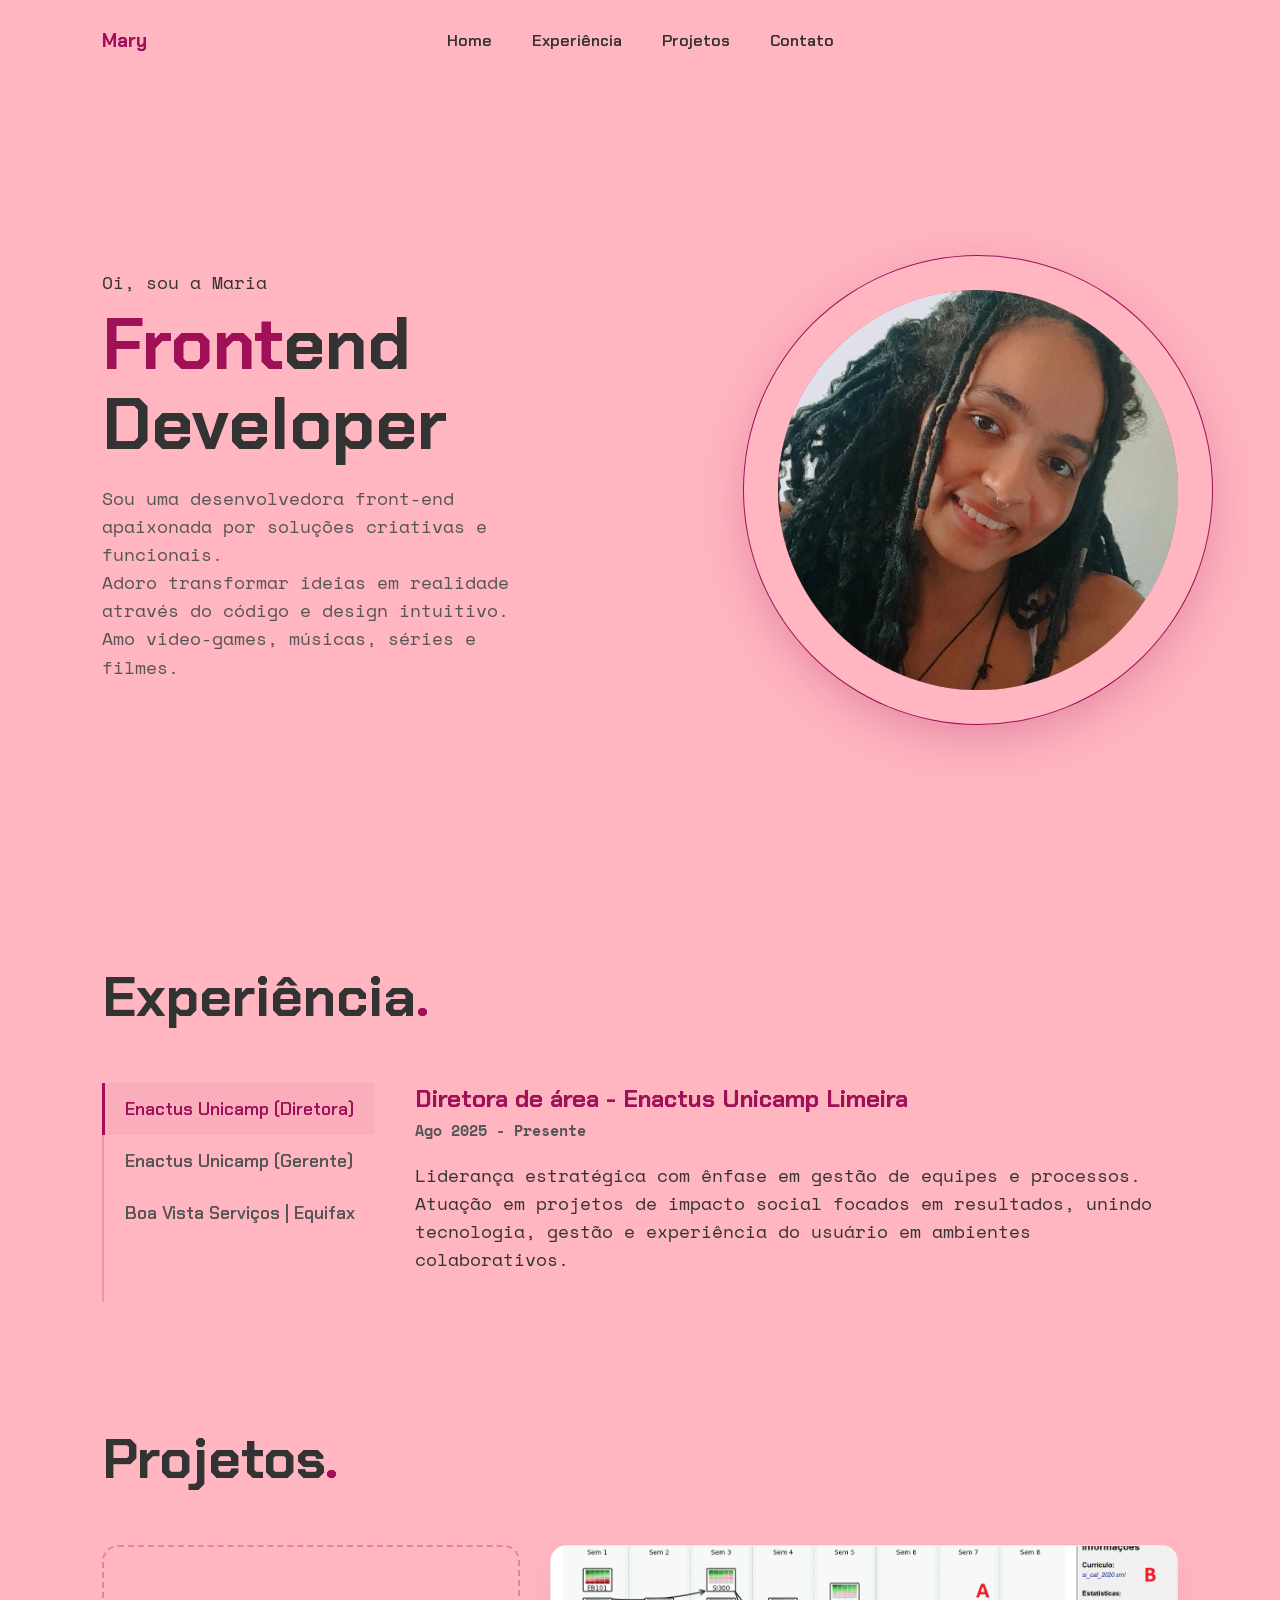
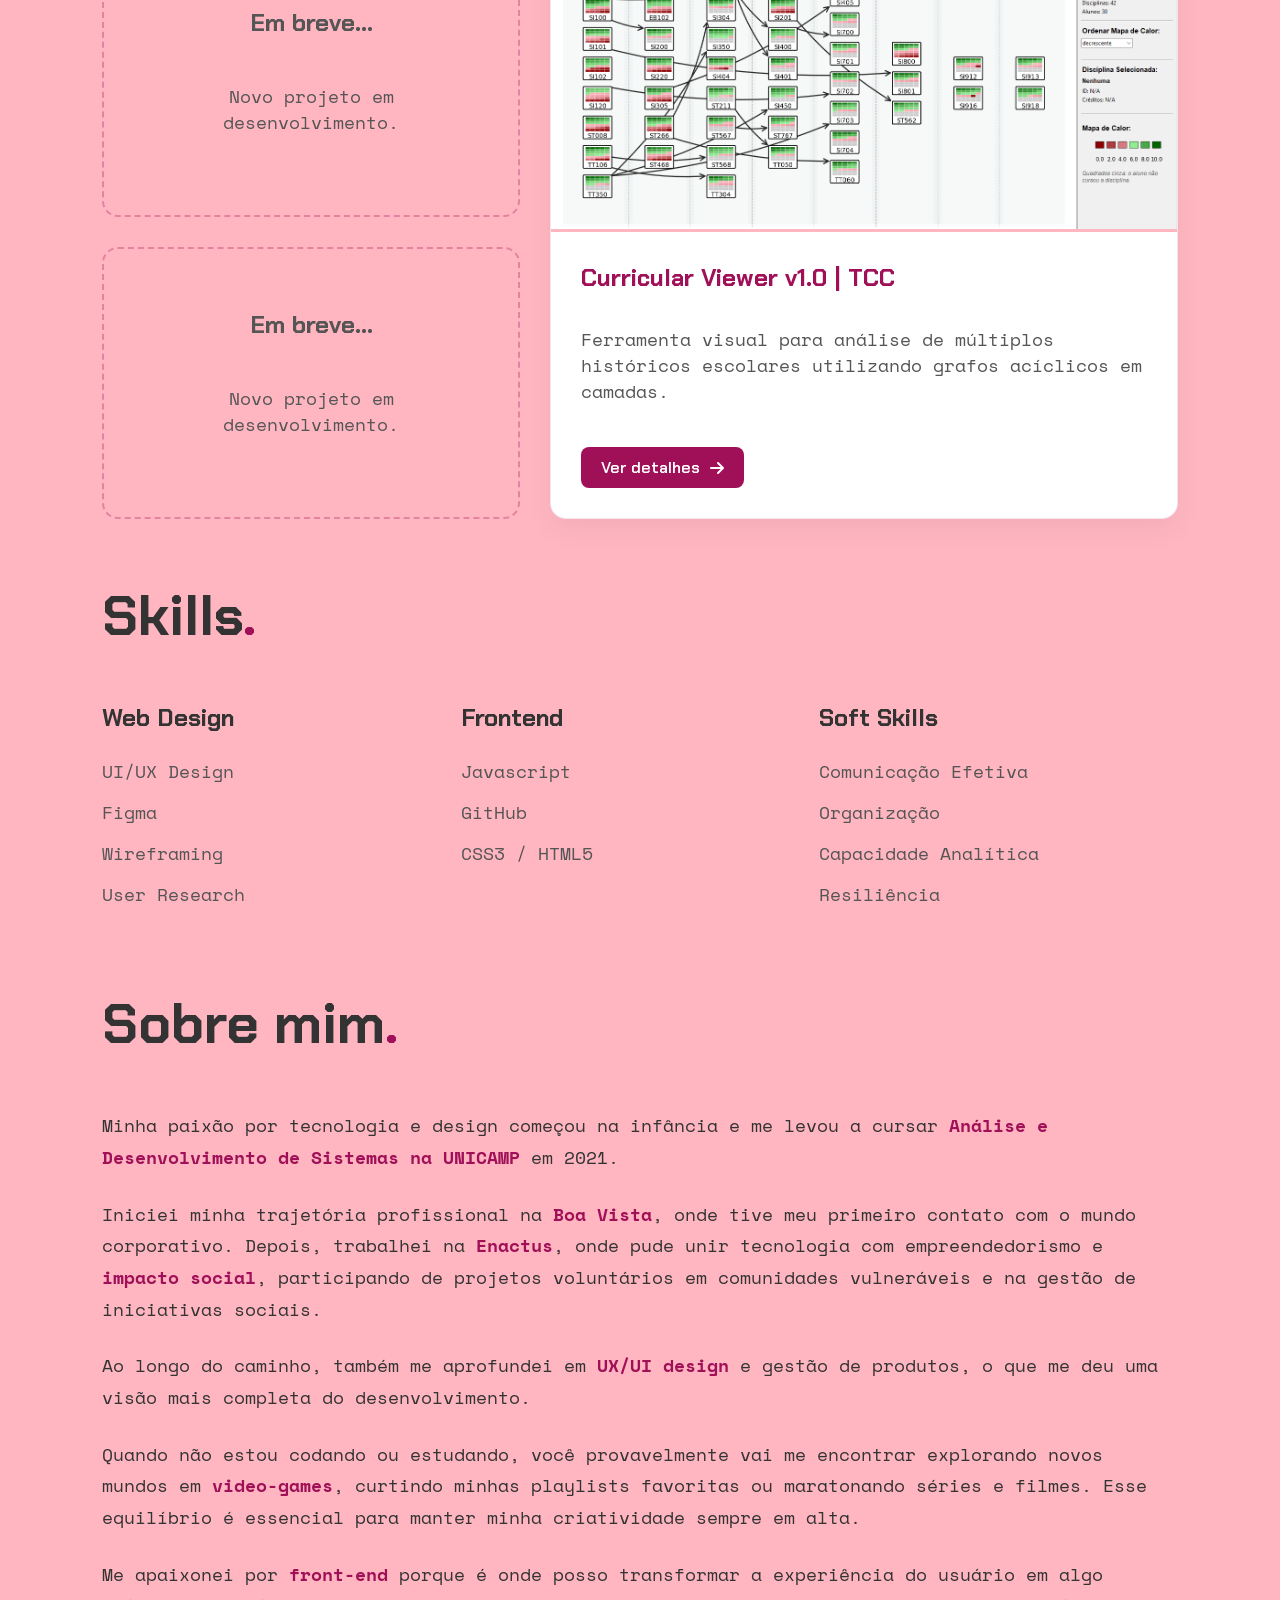
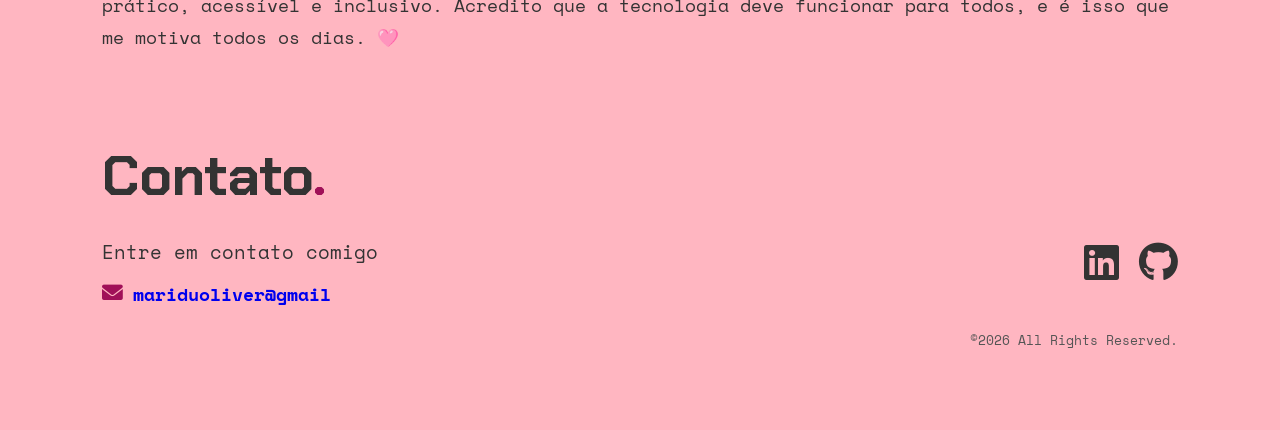
==== commit b3178353: "adicioando projeto TCC" ====
--- a/index.html
+++ b/index.html
@@ -6,7 +6,9 @@
     <meta name="viewport" content="width=device-width, initial-scale=1.0">
     <meta http-equiv="X-UA-Compatible" content="ie=edge">
     <link rel="stylesheet" href="styles.css">
-    <link href="https://fonts.googleapis.com/css2?family=Chakra+Petch:ital,wght@0,400;0,600;0,700;1,400&family=Space+Mono:ital,wght@0,400;0,700;1,400&display=swap" rel="stylesheet">
+    <link
+        href="https://fonts.googleapis.com/css2?family=Chakra+Petch:ital,wght@0,400;0,600;0,700;1,400&family=Space+Mono:ital,wght@0,400;0,700;1,400&display=swap"
+        rel="stylesheet">
     <link rel="stylesheet" href="https://cdnjs.cloudflare.com/ajax/libs/font-awesome/6.0.0/css/all.min.css">
     <link rel="icon"
         href="data:image/svg+xml,<svg xmlns=%22http://www.w3.org/2000/svg%22 viewBox=%220 0 100 100%22><text y=%22.9em%22 font-size=%2290%22>✨</text></svg>">
@@ -88,7 +90,7 @@
 
     <section class="projects-section" id="projects">
         <h2 class="section-title">Projetos<span class="dot">.</span></h2>
-        
+
         <div class="projects-grid">
             <div class="projects-left">
                 <!-- Espaço para futuros projetos menores -->
@@ -105,14 +107,16 @@
                     </div>
                 </div>
             </div>
-            
+
             <div class="projects-right">
                 <div class="project-card large">
                     <img src="figuras/Imagem_Grafo.png" alt="Curricular Viewer Grafo">
                     <div class="card-content">
-                        <h3>Curricular Viewer (TCC)</h3>
-                        <p>Ferramenta visual para análise de múltiplos históricos escolares utilizando grafos acíclicos em camadas.</p>
-                        <a href="tcc-project.html" class="btn-detalhes">Ver detalhes <i class="fa-solid fa-arrow-right"></i></a>
+                        <h3>Curricular Viewer v1.0 | TCC</h3>
+                        <p>Ferramenta visual para análise de múltiplos históricos escolares utilizando grafos acíclicos
+                            em camadas.</p>
+                        <a href="tcc-project.html" class="btn-detalhes">Ver detalhes <i
+                                class="fa-solid fa-arrow-right"></i></a>
                     </div>
                 </div>
             </div>
@@ -193,11 +197,11 @@
     </section>
     <footer id="contact">
         <h2 class="section-title">Contato<span class="dot">.</span></h2>
-        
+
         <div class="footer-content">
             <div class="contact-left">
                 <p>Entre em contato comigo</p>
-                
+
                 <a href="mailto:mariduoliver@gmail" class="email-link">
                     <i class="fa-solid fa-envelope"></i> mariduoliver@gmail
                 </a>
--- a/styles.css
+++ b/styles.css
@@ -108,7 +108,6 @@
 
 .greeting {
     font-size: 1.1rem;
-    color: var(--font-color);
     margin-bottom: 10px;
 }
 
@@ -117,7 +116,6 @@
     line-height: 1.1;
     font-weight: 700;
     margin-bottom: 20px;
-    color: var(--font-color);
 }
 
 .highlight {
@@ -156,16 +154,12 @@
 .experience-section {
     padding: 60px 8%;
     /* Mesmo alinhamento lateral do header */
-    background-color: var(--primary-color);
-    /* Mantendo a cor de fundo rosa claro */
-    color: var(--font-color);
 }
 
 .section-title {
     font-size: 3.5rem;
     font-weight: 700;
     margin-bottom: 50px;
-    color: var(--font-color);
 }
 
 .section-title .dot {
@@ -255,15 +249,12 @@
 .exp-pane p {
     font-size: 1.1rem;
     line-height: 1.6;
-    color: var(--font-color);
 }
 
 /* --- Seção de Skills --- */
 .skills-section {
     padding: 0 8% 80px 8%;
     /* Espaço nas laterais e embaixo */
-    background-color: var(--primary-color);
-    color: var(--font-color);
 }
 
 .skills-grid {
@@ -286,7 +277,6 @@
     font-size: 1.5rem;
     font-weight: 700;
     margin-bottom: 25px;
-    color: var(--font-color);
     /* Título em preto/cinza escuro */
 }
 
@@ -309,8 +299,6 @@
 /* --- Seção Sobre Mim --- */
 .about-section {
     padding: 0 8% 20px 8%;
-    background-color: var(--primary-color);
-    color: var(--font-color);
 }
 
 .about-content {
@@ -324,7 +312,6 @@
     /* Espaçamento entre linhas maior para elegância */
     margin-bottom: 25px;
     /* Espaço entre os parágrafos */
-    color: var(--font-color);
 }
 
 /* Estilo das palavras destacadas no meio do texto */
@@ -339,8 +326,6 @@
 footer {
     padding: 40px 8% 80px;
     /* Mais espaço interno superior e no final da página */
-    background-color: var(--primary-color);
-    color: var(--font-color);
 }
 
 .footer-content {
@@ -367,7 +352,6 @@
 .contact-left p {
     font-size: 1.2rem;
     margin-bottom: 0;
-    color: var(--font-color);
 }
 
 .email-link {
@@ -378,7 +362,6 @@
     text-decoration: none;
     font-size: 1.1rem;
     font-weight: 600;
-    color: var(--font-color);
     transition: color 0.3s;
 }
 
@@ -426,8 +409,6 @@
 /* --- Projetos --- */
 .projects-section {
     padding: 60px 8%;
-    background-color: var(--primary-color);
-    color: var(--font-color);
 }
 
 .projects-grid {
@@ -534,9 +515,22 @@
 
 /* --- Página de Detalhes do Projeto --- */
 .project-details {
+    padding: 0;
+    min-height: calc(100vh - 80px);
+}
+
+.project-hero {
     padding: 40px 8% 80px;
-    background-color: var(--primary-color);
-    min-height: calc(100vh - 80px);
+    display: flex;
+    align-items: center;
+    gap: 60px;
+}
+
+.hero-content {
+    flex: 1;
+    display: flex;
+    flex-direction: column;
+    align-items: flex-start;
 }
 
 .back-link {
@@ -558,24 +552,23 @@
 
 .project-title {
     font-size: 3.5rem;
-    color: var(--font-color);
     margin-bottom: 10px;
 }
 
 .project-subtitle {
-    font-size: 1.5rem;
+    font-size: 1.3rem;
     color: var(--gray-text);
-    margin-bottom: 40px;
+    margin-bottom: 30px;
     font-family: var(--font-family-body);
     font-weight: 400;
 }
 
 .project-hero-image {
+    flex: 1;
     width: 100%;
     max-height: 500px;
     border-radius: 16px;
     overflow: hidden;
-    margin-bottom: 50px;
     box-shadow: 0 15px 50px rgba(160, 16, 88, 0.2);
 }
 
@@ -585,30 +578,279 @@
     object-fit: cover;
 }
 
-.project-content h3 {
-    font-size: 2rem;
+/* --- Tecnologias (Badges) --- */
+.tech-stack {
+    display: flex;
+    flex-wrap: wrap;
+    gap: 10px;
+    margin-top: 15px;
+}
+
+.tech-stack span {
+    background: #1d1d1d;
+    border: 1px solid #333;
+    color: #fff;
+    padding: 8px 14px;
+    border-radius: 20px;
+    font-size: 0.9rem;
+    font-family: var(--font-family-body);
+}
+
+.hero-stack {
+    margin-bottom: 30px;
+}
+
+/* --- Sections --- */
+.project-section {
+    padding: 80px 8%;
+    display: flex;
+    flex-direction: column;
+    gap: 30px;
+}
+
+.project-section h3 {
+    font-size: 2.5rem;
     color: var(--secondary-color);
     margin-bottom: 20px;
-    margin-top: 40px;
-}
-
-.project-content p, .project-content ul {
+}
+
+.project-section p {
     font-size: 1.15rem;
     line-height: 1.8;
-    color: var(--font-color);
+}
+
+/* --- Dark Sections com Glow --- */
+.dark-glow-section {
+    background-color: #111;
+    color: #fff;
+    box-shadow: 0 0 50px rgba(160, 16, 88, 0.2) inset;
+    flex-direction: row;
+    align-items: center;
+    gap: 60px;
+}
+
+.dark-glow-section h3 {
+    color: var(--primary-color);
+    text-shadow: 0 0 10px rgba(255, 182, 193, 0.5);
+}
+
+.dark-glow-section p {
+    color: #fff;
+}
+
+.dark-glow-section li {
+    color: #fff;
+}
+
+.highlight-text-light {
+    color: #fff !important;
+    font-weight: 700;
+    margin-top: 20px;
+}
+
+/* --- Split Section --- */
+.split-section {
+    flex-direction: row;
+    align-items: center;
+    gap: 60px;
+}
+
+.content-wrapper {
+    flex: 1;
+}
+
+.content-wrapper.full-width {
+    width: 100%;
+}
+
+.image-wrapper {
+    flex: 1;
+    display: flex;
+    justify-content: center;
+}
+
+.image-wrapper img {
+    max-width: 100%;
+    border-radius: 12px;
+    box-shadow: 0 10px 30px rgba(0,0,0,0.2);
+}
+
+/* --- Styled List --- */
+.styled-list {
+    list-style: none;
+    padding-left: 0 !important;
+    margin-top: 20px;
     margin-bottom: 20px;
 }
 
-.project-content ul {
-    padding-left: 20px;
-}
-
-.project-content li {
+.styled-list li {
+    position: relative;
+    padding-left: 25px;
+    margin-bottom: 12px;
+    font-size: 1.1rem;
+    line-height: 1.6;
+}
+
+.styled-list li::before {
+    content: '▹';
+    position: absolute;
+    left: 0;
+    color: var(--secondary-color);
+    font-weight: bold;
+    font-size: 1.2rem;
+}
+
+.dark-glow-section .styled-list li::before {
+    color: var(--primary-color);
+}
+
+/* --- Cards Grid --- */
+.cards-grid {
+    display: grid;
+    grid-template-columns: repeat(auto-fit, minmax(220px, 1fr));
+    gap: 20px;
+    margin-top: 20px;
+}
+
+.cards-grid.three-cols {
+    grid-template-columns: repeat(auto-fit, minmax(300px, 1fr));
+}
+
+.card, .concept-card {
+    background: #fff;
+    border-radius: 12px;
+    padding: 30px;
+    box-shadow: 0 5px 20px rgba(0,0,0,0.05);
+    border: 1px solid rgba(160, 16, 88, 0.1);
+    transition: transform 0.3s, box-shadow 0.3s;
+}
+
+.card:hover, .concept-card:hover {
+    transform: translateY(-5px);
+    box-shadow: 0 10px 30px rgba(160, 16, 88, 0.2);
+}
+
+.card i {
+    font-size: 2.5rem;
+    color: var(--secondary-color);
+    margin-bottom: 20px;
+}
+
+.card h4, .concept-card h4 {
+    font-size: 1.2rem;
+    font-family: var(--font-family-heading);
     margin-bottom: 10px;
-}
-
-.project-actions {
-    margin-top: 50px;
+    line-height: 1.4;
+}
+
+.concept-card p {
+    font-size: 1rem;
+    color: var(--gray-text);
+    margin: 0;
+}
+
+/* --- Timeline --- */
+.timeline {
+    position: relative;
+    border-left: 3px solid rgba(160, 16, 88, 0.3);
+    margin-top: 40px;
+    padding-left: 30px;
+}
+
+.timeline-item {
+    position: relative;
+    margin-bottom: 30px;
+}
+
+.timeline-dot {
+    position: absolute;
+    left: -39px;
+    top: 5px;
+    width: 16px;
+    height: 16px;
+    background: var(--secondary-color);
+    border-radius: 50%;
+    border: 3px solid var(--primary-color);
+}
+
+.timeline-item h4 {
+    font-size: 1.3rem;
+    color: var(--secondary-color);
+    margin-bottom: 10px;
+    font-family: var(--font-family-heading);
+}
+
+.timeline-item p {
+    font-size: 1.05rem;
+}
+
+/* --- Code Snippet --- */
+pre {
+    background: #111;
+    padding: 25px;
+    border-radius: 10px;
+    overflow-x: auto;
+    border: 1px solid #333;
+    margin-top: 20px;
+    box-shadow: 0 10px 30px rgba(0,0,0,0.6);
+}
+
+code {
+    color: #00ffb3;
+    font-family: 'Space Mono', monospace;
+    font-size: 1.05rem;
+}
+
+p code, li code {
+    background: rgba(160, 16, 88, 0.1);
+    color: var(--secondary-color);
+    padding: 2px 6px;
+    border-radius: 4px;
+    font-size: 0.95rem;
+    border: none;
+    box-shadow: none;
+    font-family: 'Space Mono', monospace;
+}
+
+.dark-glow-section p code {
+    background: rgba(255, 182, 193, 0.2);
+    color: var(--primary-color);
+}
+
+/* --- Screenshots Grid --- */
+.screenshots-grid {
+    display: grid;
+    grid-template-columns: 1fr 1fr;
+    gap: 30px;
+    margin-top: 20px;
+}
+
+.screenshot-img {
+    width: 100%;
+    border-radius: 12px;
+    box-shadow: 0 10px 30px rgba(0,0,0,0.1);
+    border: 1px solid rgba(160, 16, 88, 0.1);
+    transition: transform 0.3s;
+}
+
+.screenshot-img:hover {
+    transform: scale(1.02);
+}
+
+/* --- Two Cols for Challenges & Learnings --- */
+.two-cols {
+    display: flex;
+    gap: 60px;
+}
+
+.two-cols .col {
+    flex: 1;
+}
+
+.center-actions {
+    display: flex;
+    justify-content: center;
+    padding: 40px 8% 80px;
 }
 
 .btn-github {
@@ -623,18 +865,68 @@
     font-weight: 600;
     font-size: 1.2rem;
     font-family: var(--font-family-heading);
-    transition: background-color 0.3s ease;
+    transition: background-color 0.3s ease, transform 0.3s ease;
 }
 
 .btn-github:hover {
     background-color: #000;
+    transform: translateY(-3px);
+}
+
+/* --- References Section --- */
+.references-section {
+    padding-top: 40px;
+}
+
+.references-list li {
+    font-size: 1.05rem;
+    color: var(--gray-text);
+    margin-bottom: 25px;
+    word-break: break-word;
+}
+
+.references-list a {
+    color: var(--secondary-color);
+    text-decoration: none;
+    transition: opacity 0.3s;
+}
+
+.references-list a:hover {
+    opacity: 0.7;
+    text-decoration: underline;
+}
+
+.important-reference {
+    background: rgba(160, 16, 88, 0.05);
+    padding: 20px 20px 20px 45px !important;
+    border-radius: 8px;
+    border: 1px solid rgba(160, 16, 88, 0.2);
+    color: var(--font-color) !important;
+}
+
+.important-reference::before {
+    top: 25px;
+    left: 20px !important;
+}
+
+.badge-important {
+    display: inline-block;
+    background-color: var(--secondary-color);
+    color: #fff;
+    font-size: 0.8rem;
+    font-weight: 700;
+    padding: 4px 10px;
+    border-radius: 12px;
+    margin-bottom: 10px;
+    font-family: var(--font-family-heading);
+    text-transform: uppercase;
+    letter-spacing: 0.5px;
 }
 
 /* --- Responsividade (Para celular) --- */
 @media (max-width: 768px) {
     .hero-section {
         flex-direction: column-reverse;
-        /* Imagem em cima, texto embaixo no celular */
         justify-content: center;
         text-align: center;
         padding-top: 40px;
@@ -656,7 +948,6 @@
 
     nav {
         display: none;
-        /* Fazer um menu sanduiche */
     }
 
     .experience-container {
@@ -678,7 +969,6 @@
         border-bottom: 3px solid transparent;
         margin-left: 0;
         margin-bottom: -12px;
-        /* Sobrepor a borda inferior */
         white-space: nowrap;
         padding: 10px 15px;
     }
@@ -691,4 +981,26 @@
     .projects-grid {
         flex-direction: column;
     }
+    
+    /* Project Page Responsive */
+    .project-hero, .dark-glow-section, .split-section, .two-cols {
+        flex-direction: column;
+        gap: 40px;
+    }
+
+    .project-hero-image {
+        order: -1;
+    }
+
+    .screenshots-grid {
+        grid-template-columns: 1fr;
+    }
+
+    .project-title {
+        font-size: 2.5rem;
+    }
+
+    .project-section {
+        padding: 60px 5%;
+    }
 }
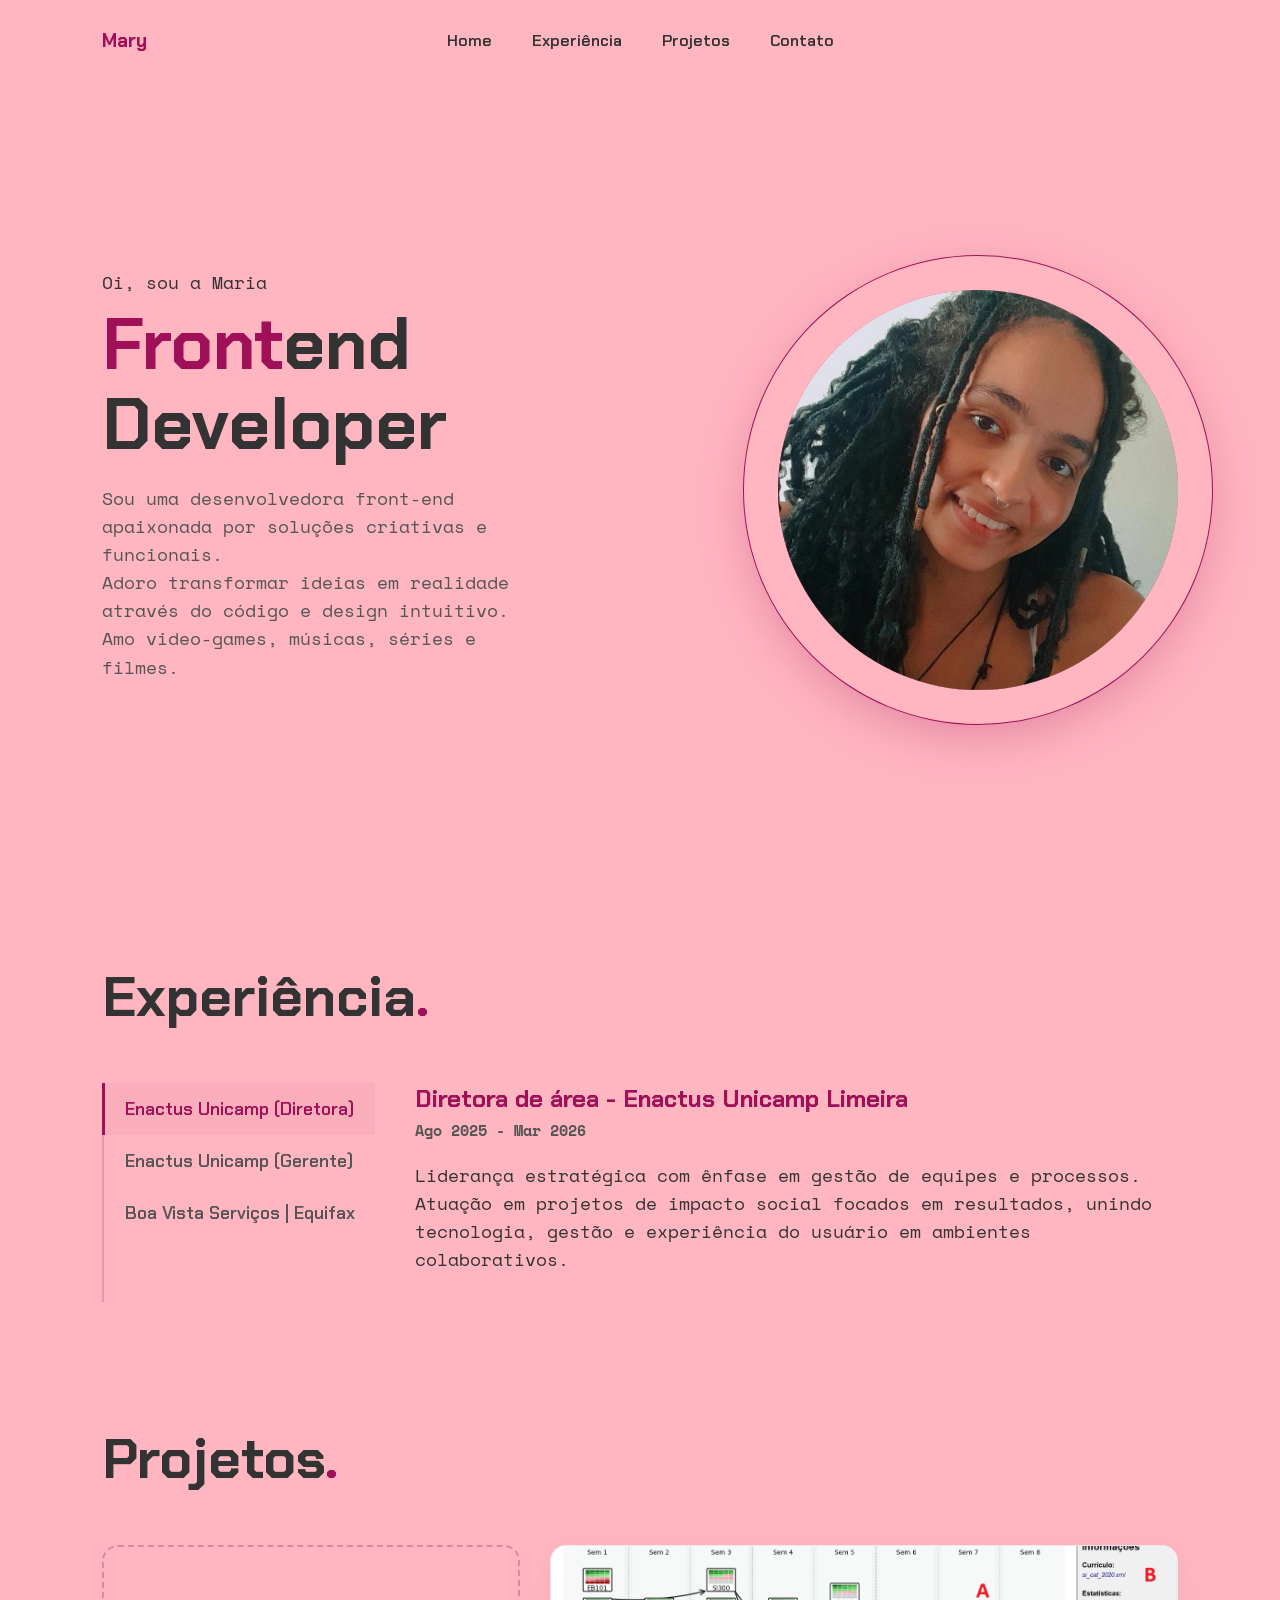
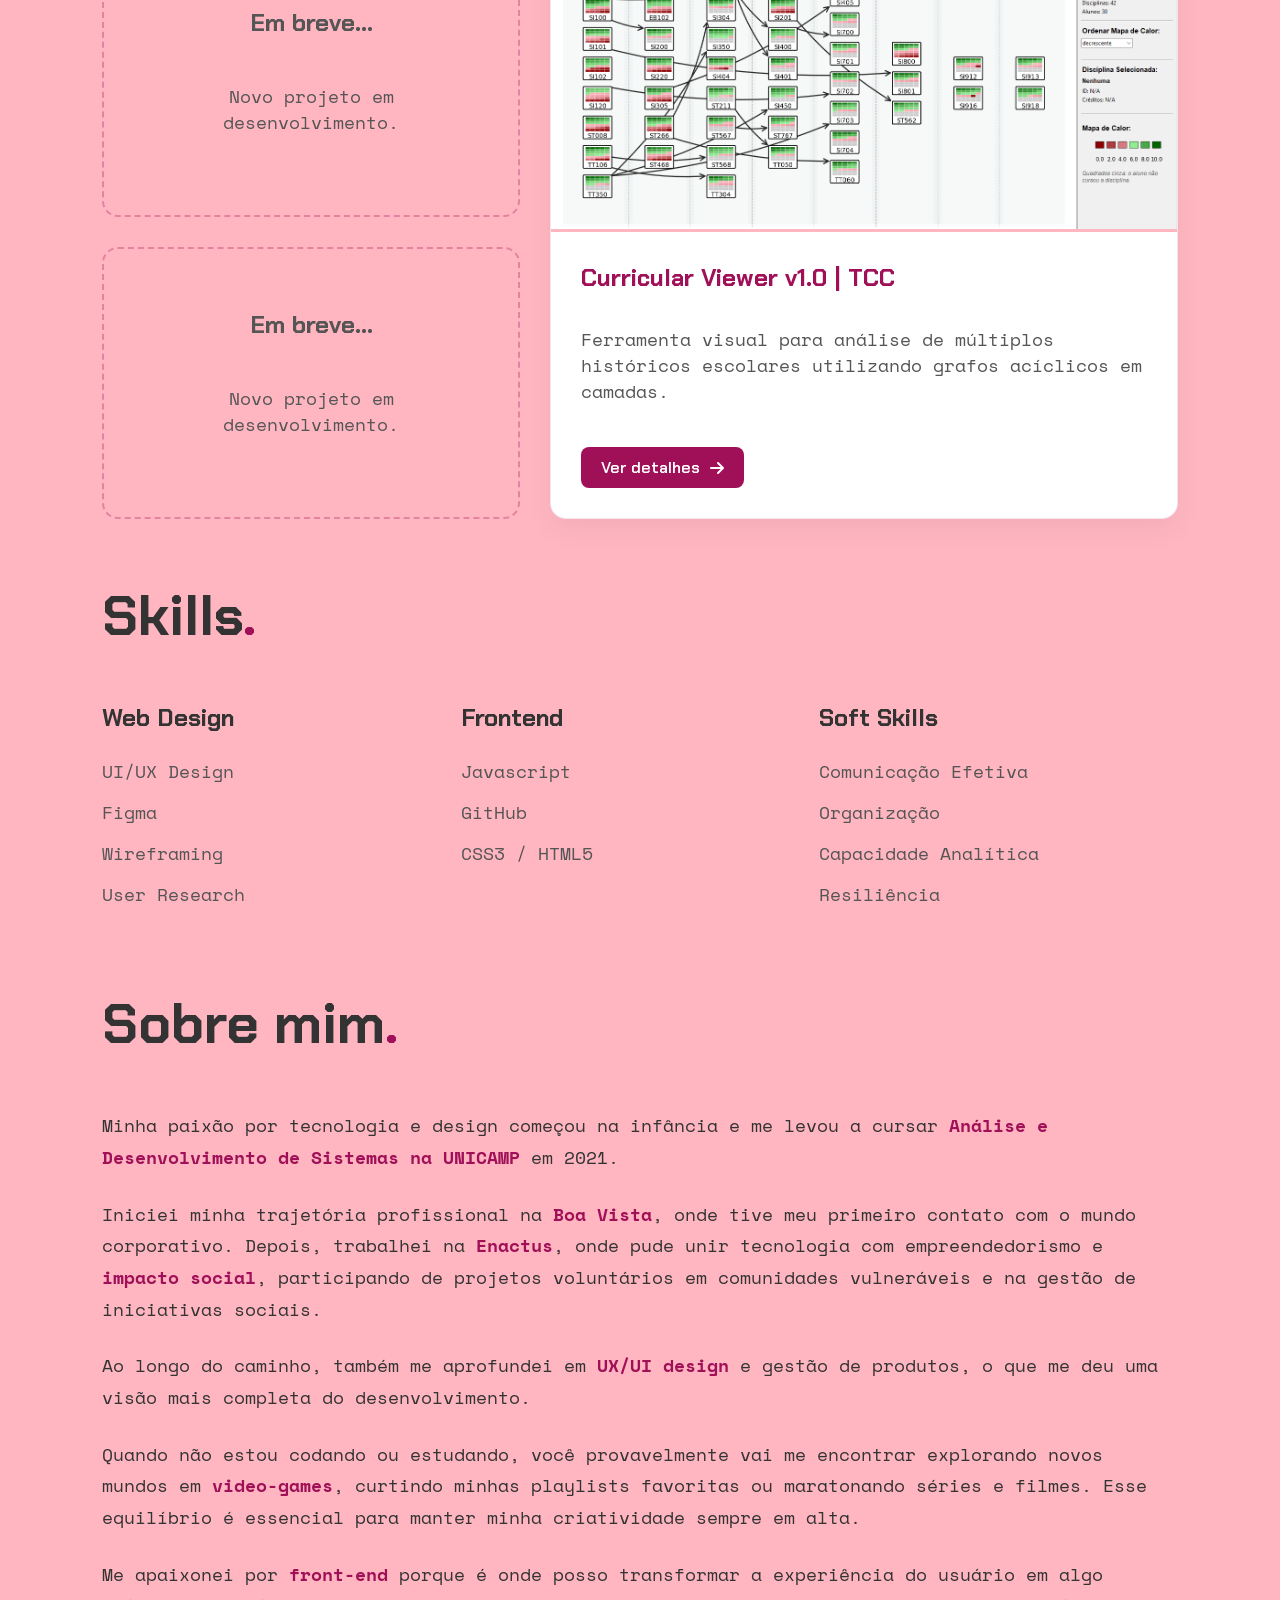
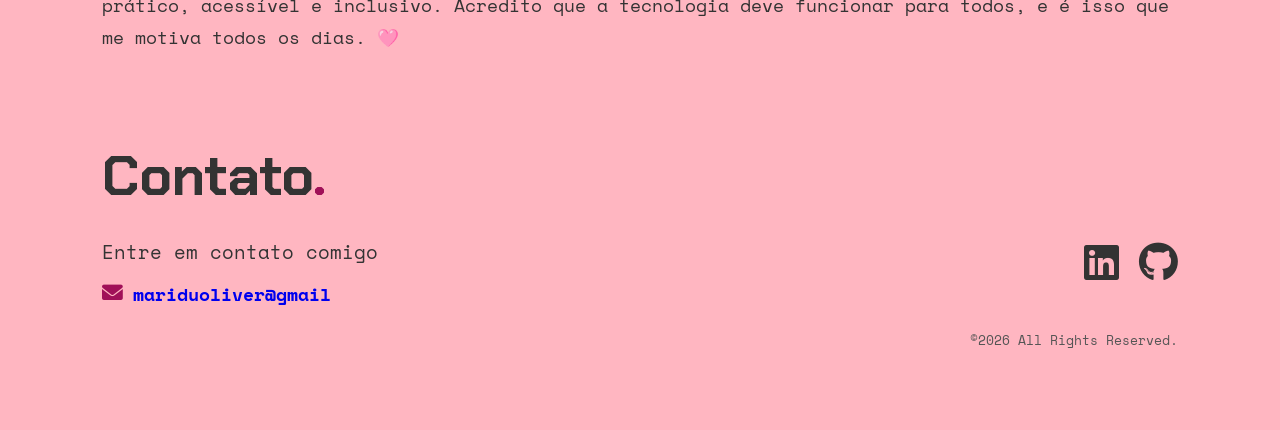
==== commit f20a7aba: "atualizacao readme e atualizacao cargo enactus" ====
--- a/index.html
+++ b/index.html
@@ -64,7 +64,7 @@
             <div class="experience-content">
                 <div id="exp1" class="exp-pane active">
                     <h3>Diretora de área - Enactus Unicamp Limeira</h3>
-                    <span class="date">Ago 2025 - Presente</span>
+                    <span class="date">Ago 2025 - Mar 2026</span>
                     <p>Liderança estratégica com ênfase em gestão de equipes e processos. Atuação em projetos de impacto
                         social focados em resultados, unindo tecnologia, gestão e experiência do usuário em ambientes
                         colaborativos.</p>
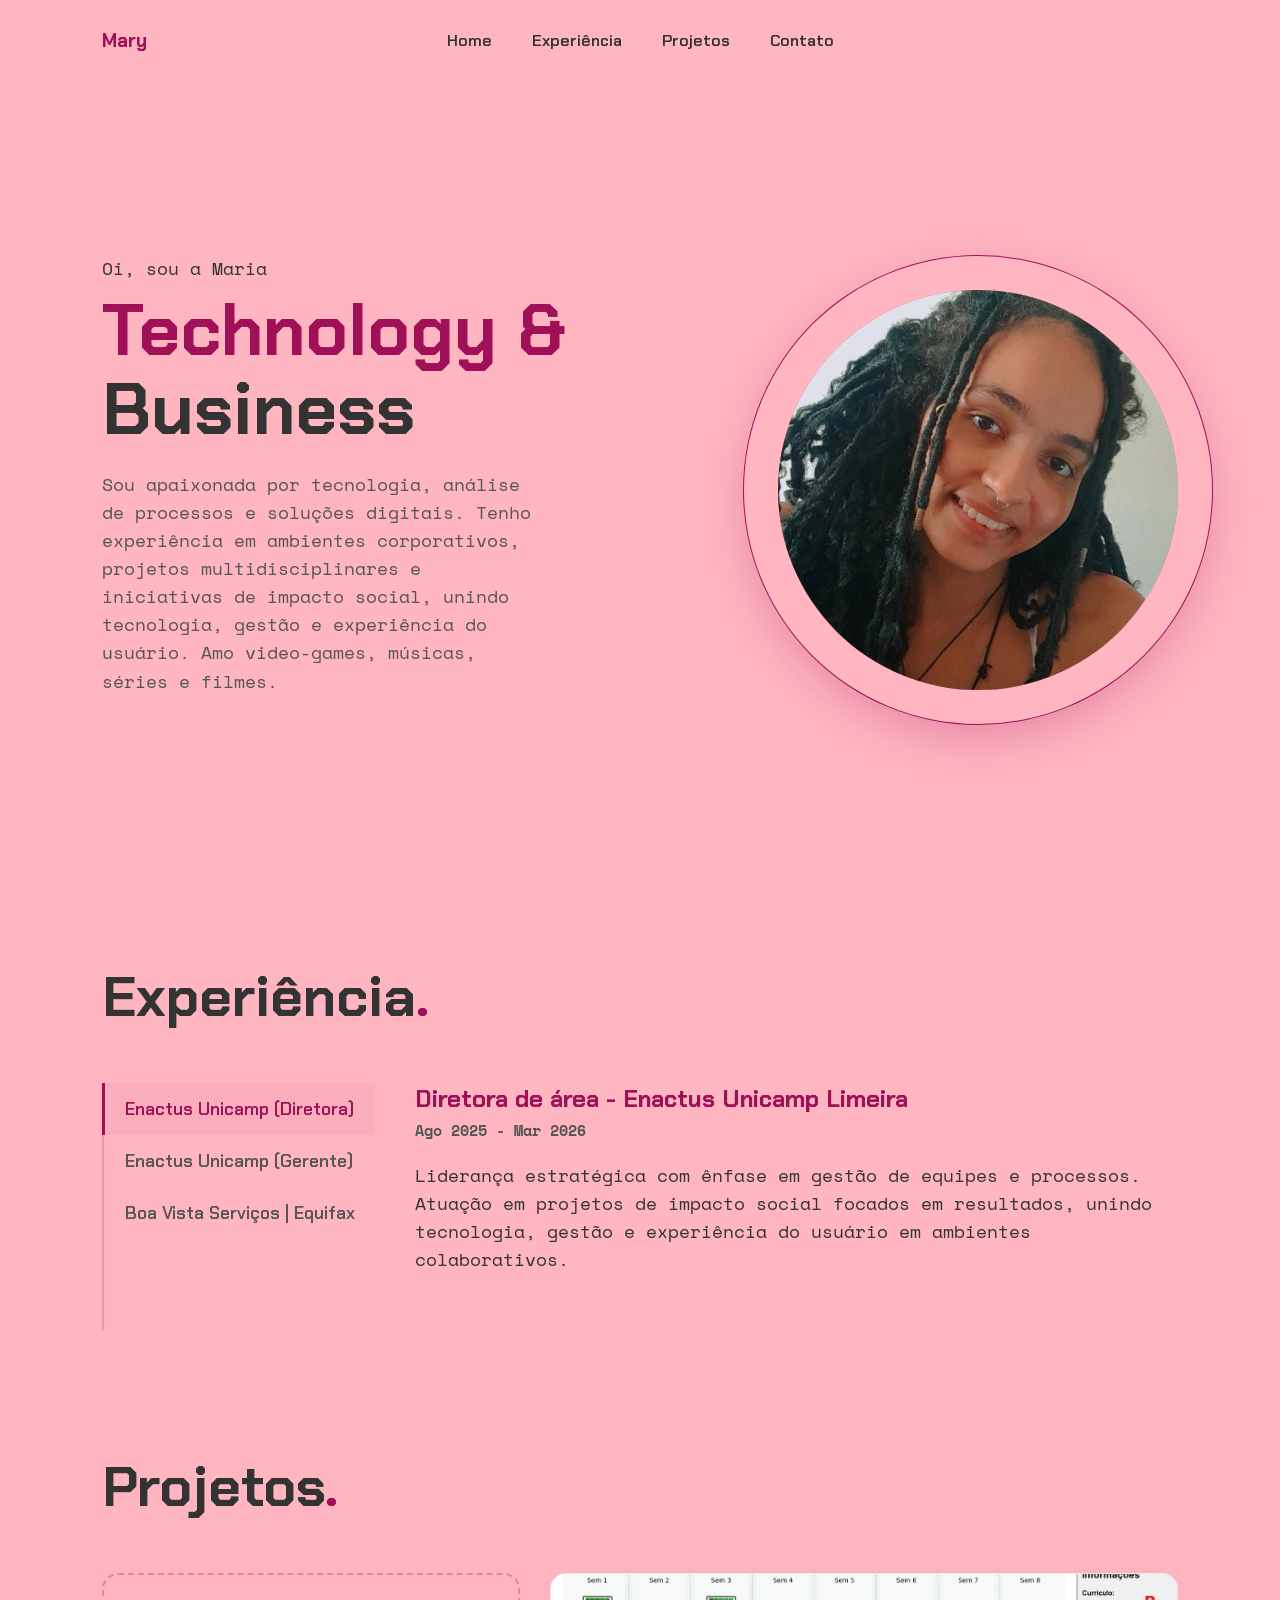
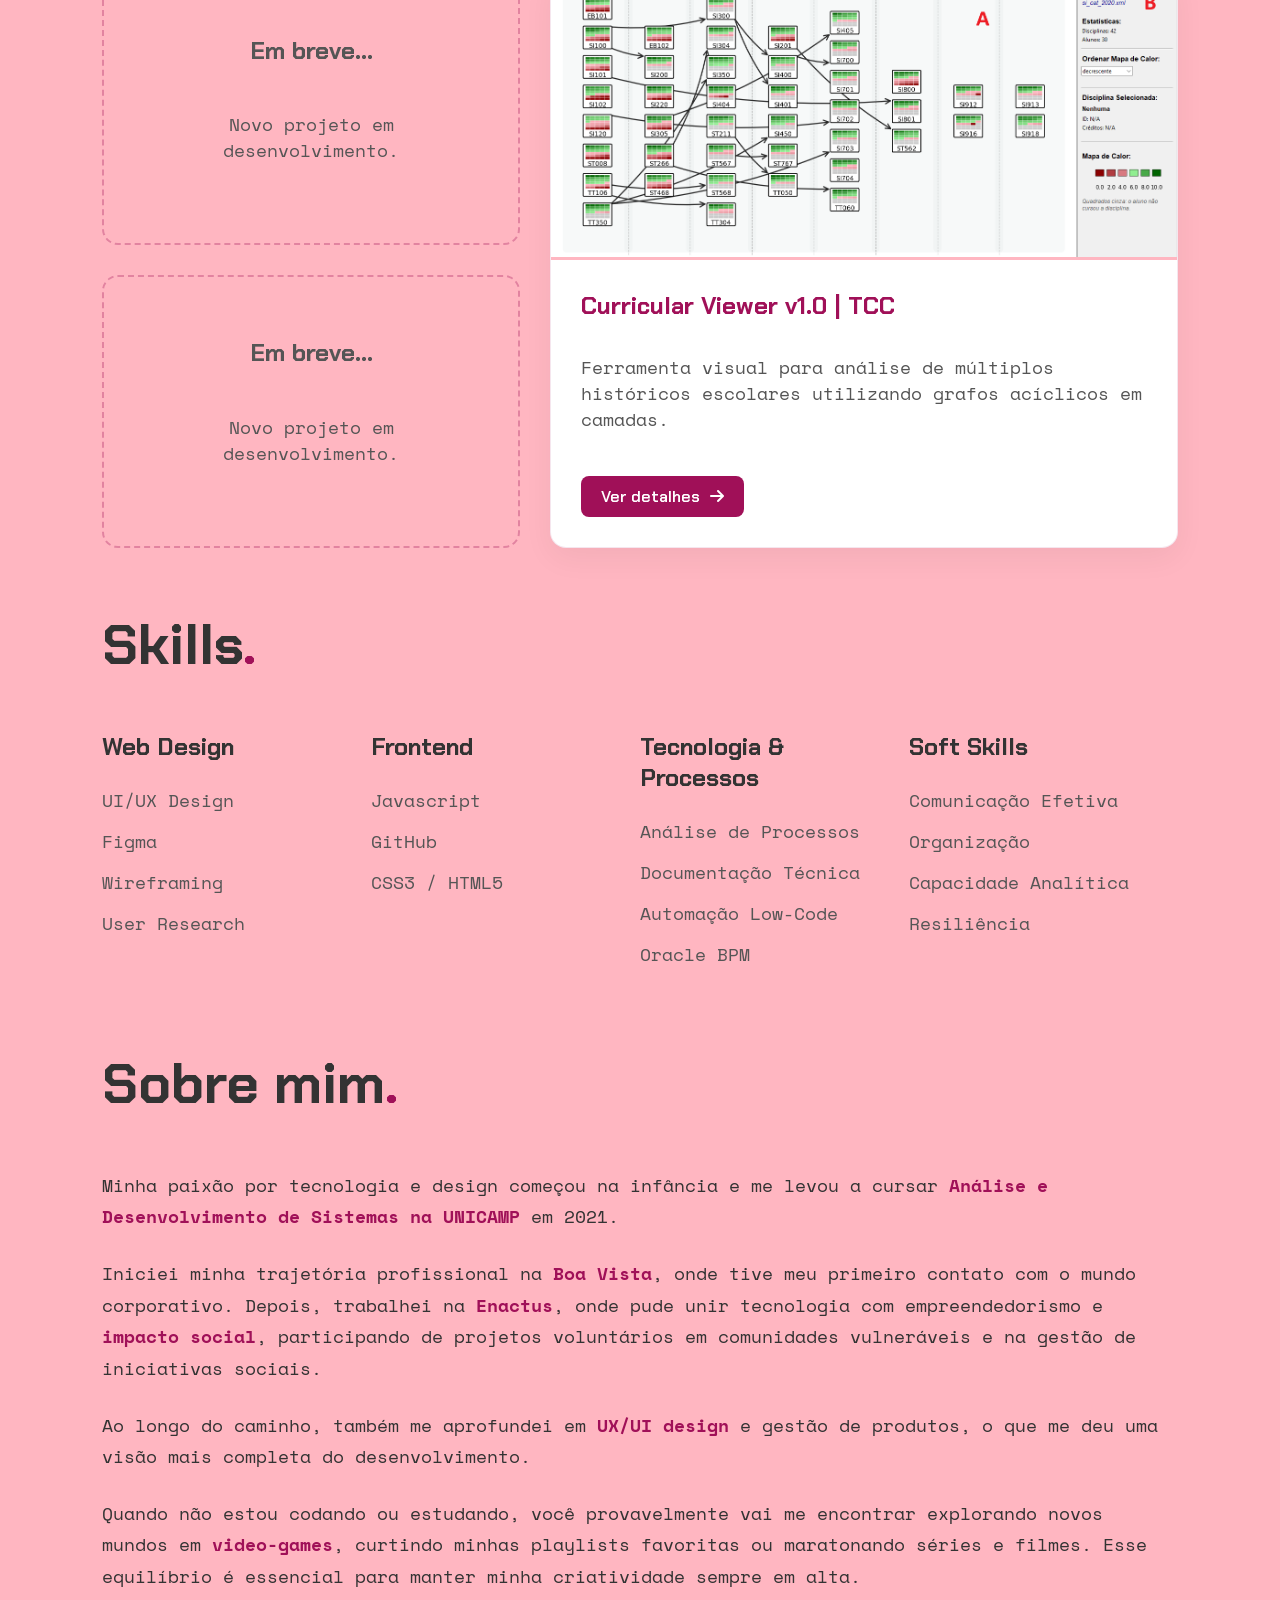
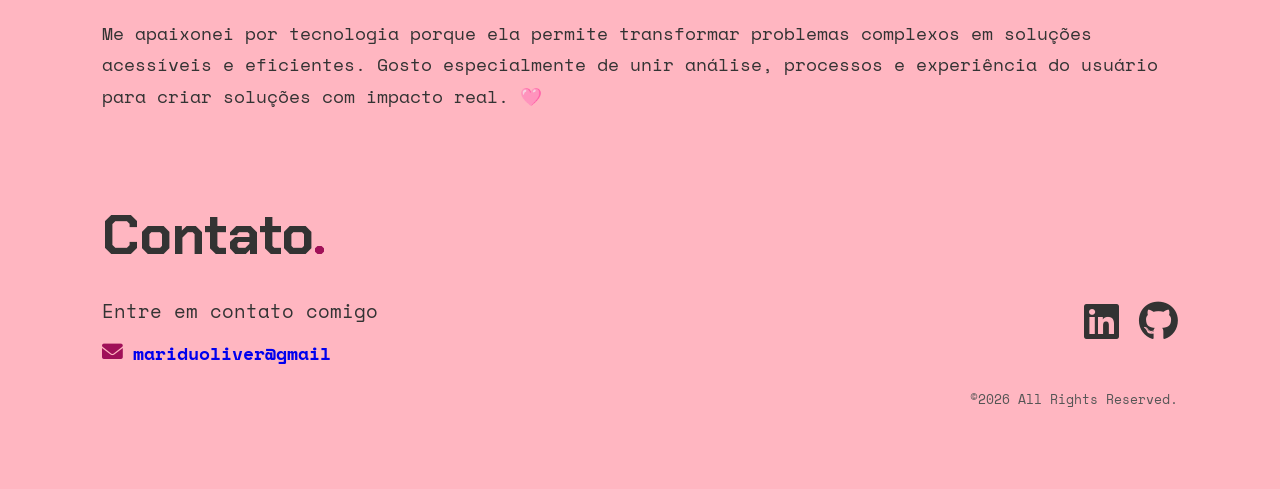
==== commit 4d5e89ee: "revisao de intro pessoal Updated personal introduction and skills section to reflect a focus on tech" ====
--- a/index.html
+++ b/index.html
@@ -34,13 +34,14 @@
             <p class="greeting">Oi, sou a Maria</p>
 
             <h1>
-                <span class="highlight">Front</span>end<br>
-                Developer
+                <span class="highlight">Technology &</span><br>
+                Business
             </h1>
 
             <p class="description">
-                Sou uma desenvolvedora front-end apaixonada por soluções criativas e funcionais.<br>
-                Adoro transformar ideias em realidade através do código e design intuitivo.
+                Sou apaixonada por tecnologia, análise de processos e soluções digitais.
+                Tenho experiência em ambientes corporativos, projetos multidisciplinares
+                e iniciativas de impacto social, unindo tecnologia, gestão e experiência do usuário.
                 Amo video-games, músicas, séries e filmes.
             </p>
         </div>
@@ -80,8 +81,8 @@
                 <div id="exp3" class="exp-pane">
                     <h3>Estagiária de Processos - Boa Vista Serviços | Equifax</h3>
                     <span class="date">Fev 2022 - Fev 2024</span>
-                    <p>Melhoria de processos e automação de fluxos em ambientes de nuvem, utilizando Oracle BPM,
-                        Kanbanize, Miro e Salesforce. Colaboração em times multidisciplinares com metodologias ágeis,
+                    <p>Atuação em projetos de melhoria de processos, automação de fluxos e apoio em auditorias de tecnologia, utilizando ferramentas corporativas e ambientes em nuvem 
+                        utilizando Oracle BPM, Kanbanize, Miro e Salesforce. Colaboração em times multidisciplinares com metodologias ágeis,
                         focando na organização, documentação técnica e aprimoramento da experiência do usuário.</p>
                 </div>
             </div>
@@ -146,7 +147,15 @@
                     <li>CSS3 / HTML5</li>
                 </ul>
             </div>
-
+             <div class="skill-category">
+                <h3>Tecnologia & Processos</h3>
+                <ul>
+                    <li>Análise de Processos</li>
+                    <li>Documentação Técnica</li>
+                    <li>Automação Low-Code</li>
+                    <li>Oracle BPM</li>
+                </ul>
+            </div>
             <div class="skill-category">
                 <h3>Soft Skills</h3>
                 <ul>
@@ -188,9 +197,8 @@
             </p>
 
             <p>
-                Me apaixonei por <span class="highlight-text">front-end</span> porque é onde posso transformar a
-                experiência do usuário em algo prático, acessível e inclusivo. Acredito que a tecnologia deve funcionar
-                para todos, e é isso que me motiva todos os dias. 🩷
+                Me apaixonei por tecnologia porque ela permite transformar problemas complexos em soluções acessíveis e eficientes.
+                Gosto especialmente de unir análise, processos e experiência do usuário para criar soluções com impacto real. 🩷
             </p>
 
         </div>
@@ -227,4 +235,4 @@
     <script src="script.js"></script>
 </body>
 
-</html>+</html>
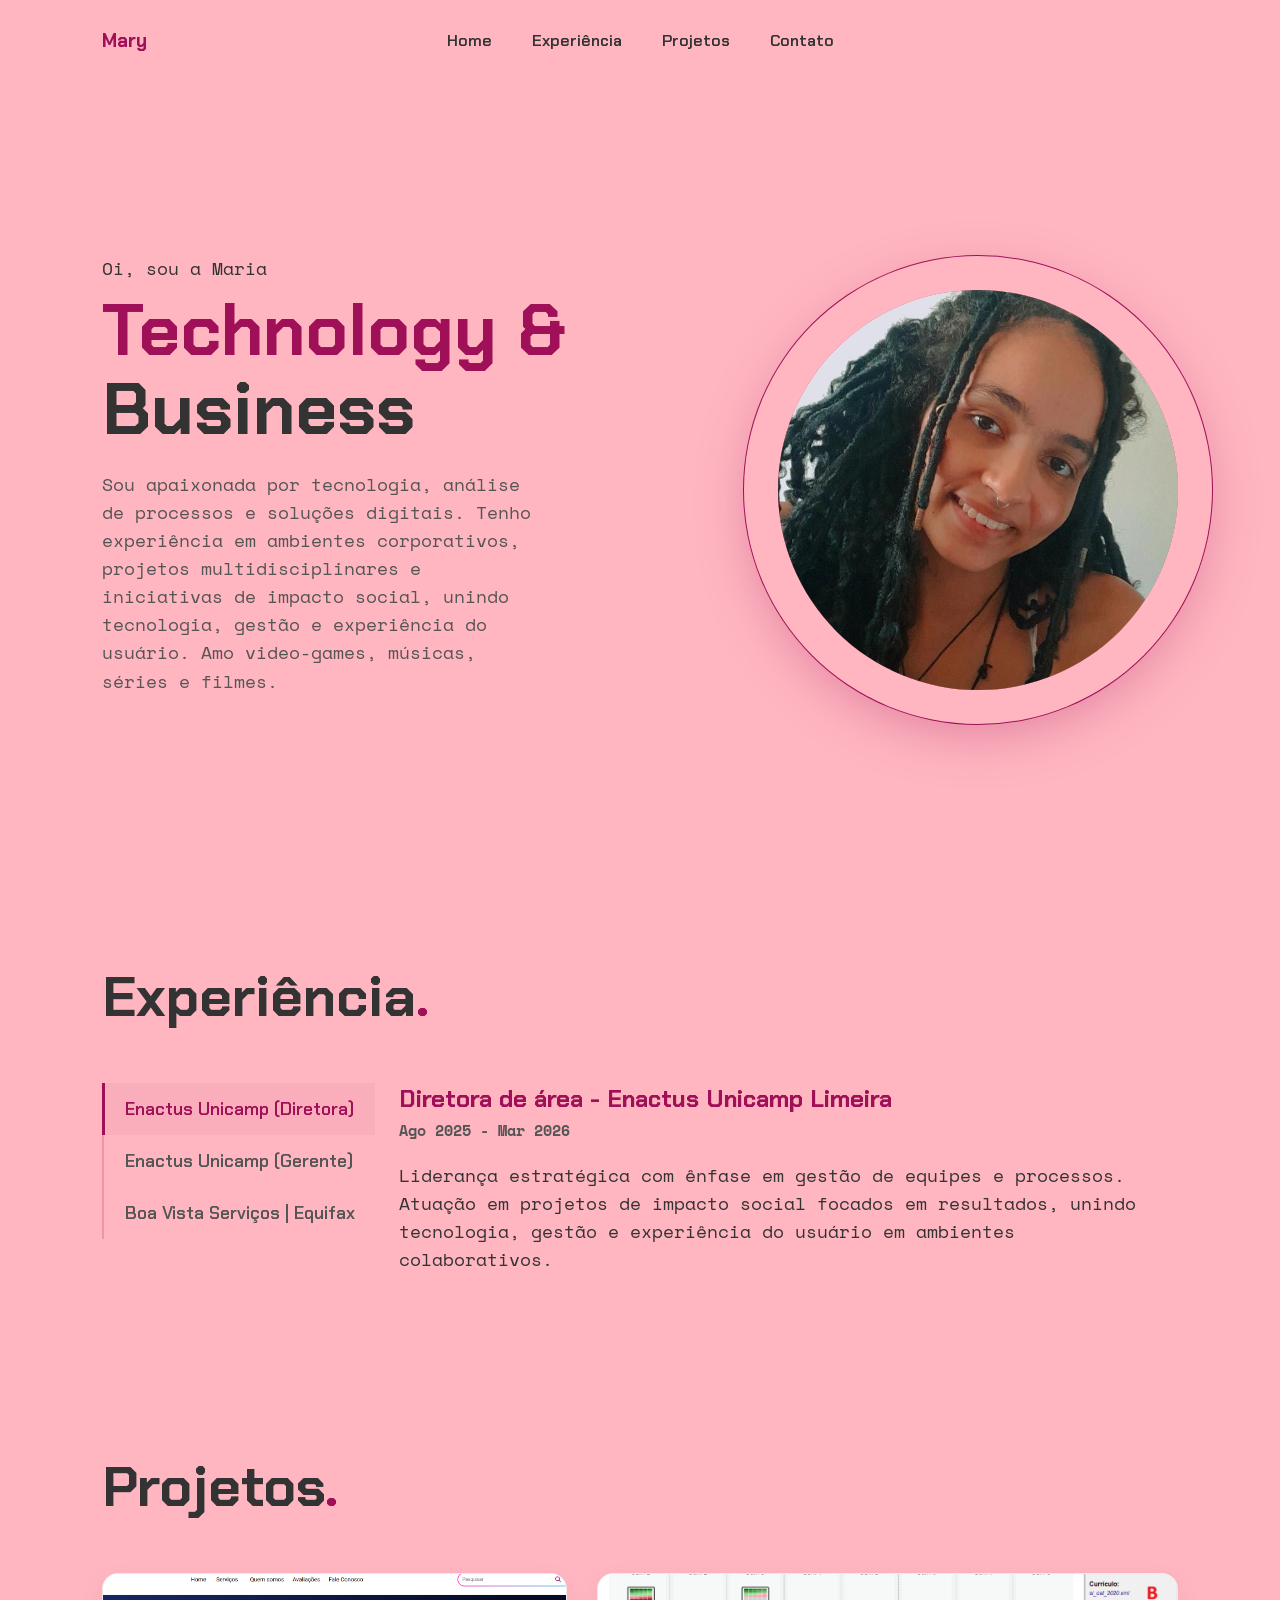
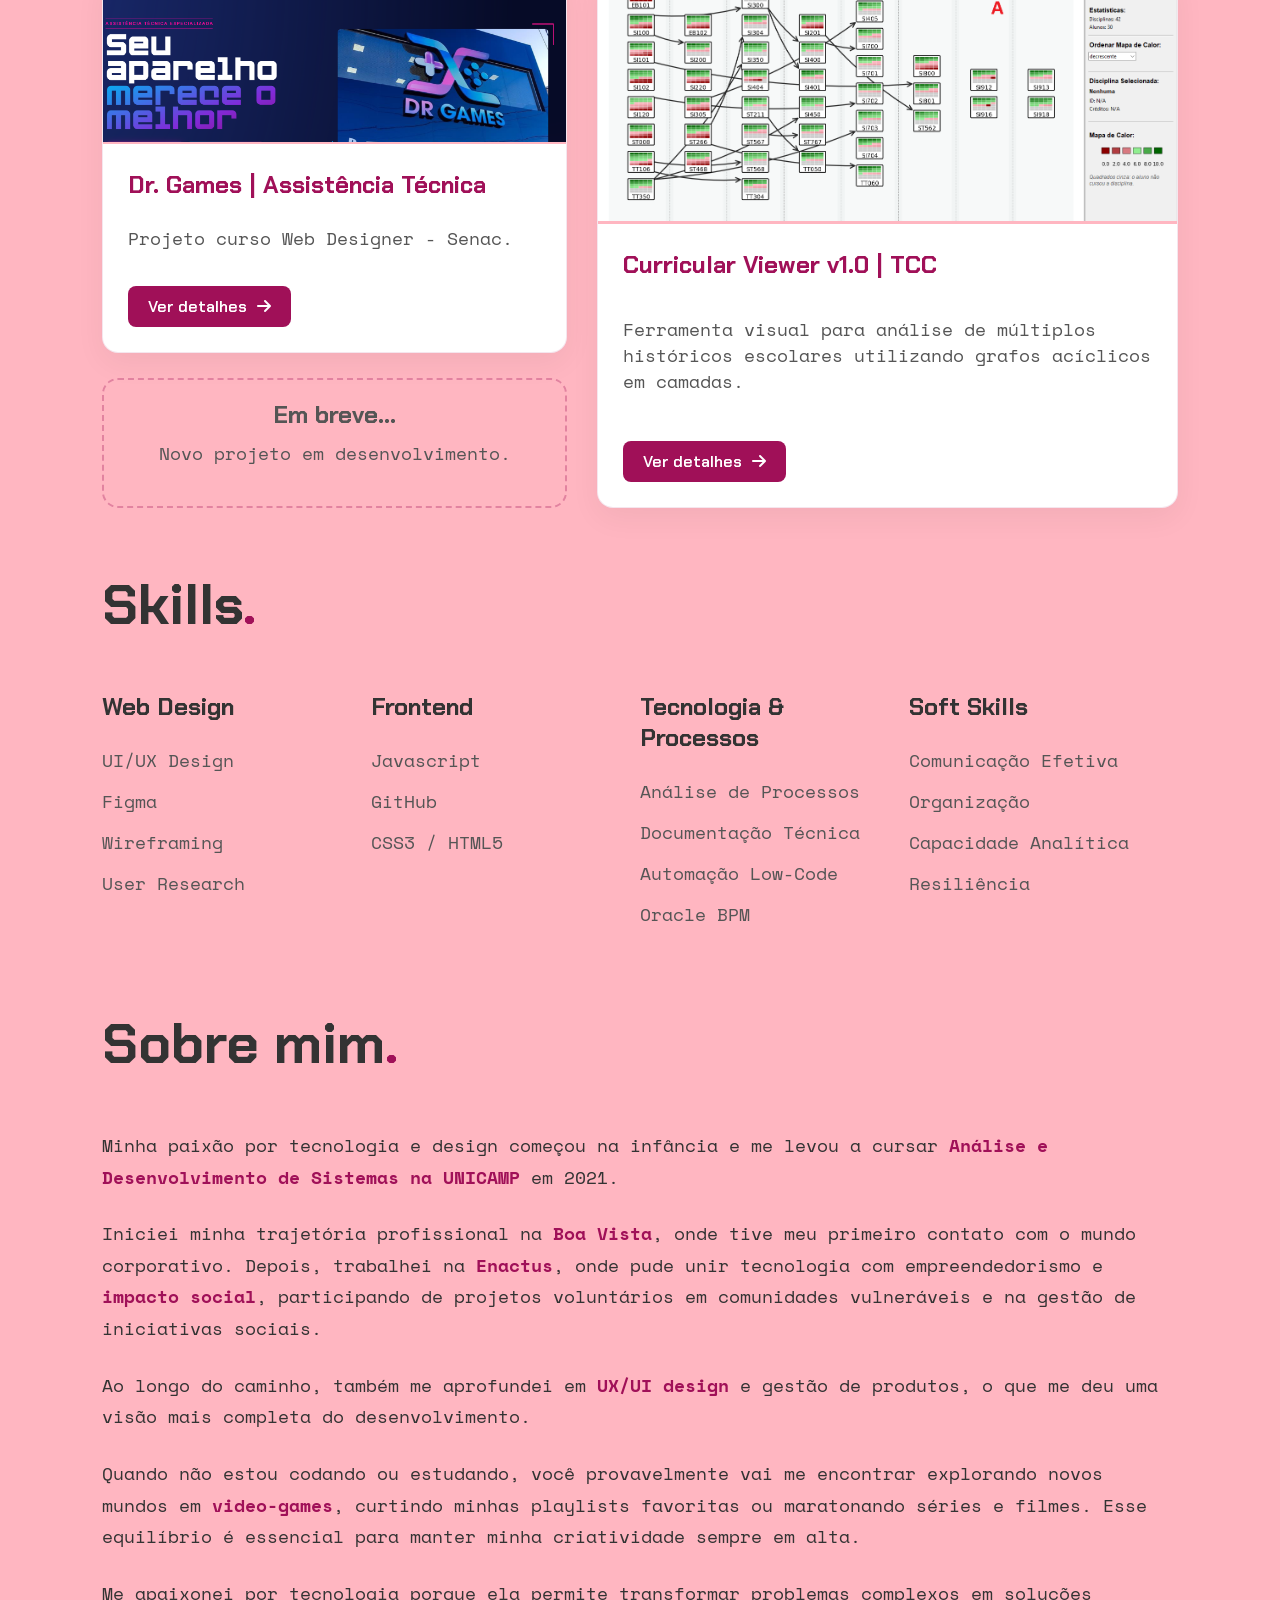
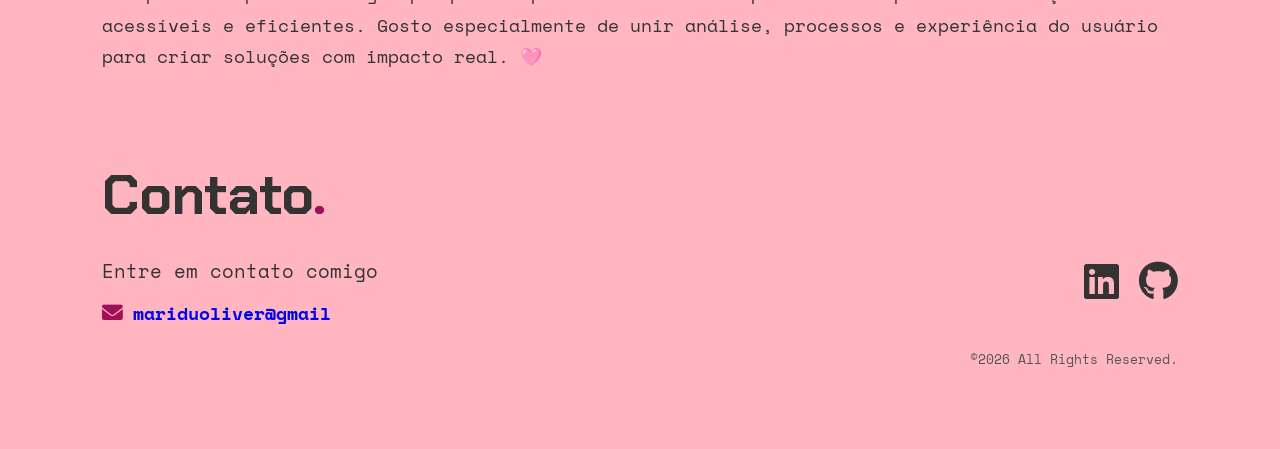
==== commit 6bfc4a69: "add projeto Dr Games" ====
--- a/index.html
+++ b/index.html
@@ -5,7 +5,7 @@
     <meta charset="UTF-8">
     <meta name="viewport" content="width=device-width, initial-scale=1.0">
     <meta http-equiv="X-UA-Compatible" content="ie=edge">
-    <link rel="stylesheet" href="styles.css">
+    <link rel="stylesheet" href="style.css">
     <link
         href="https://fonts.googleapis.com/css2?family=Chakra+Petch:ital,wght@0,400;0,600;0,700;1,400&family=Space+Mono:ital,wght@0,400;0,700;1,400&display=swap"
         rel="stylesheet">
@@ -94,25 +94,28 @@
 
         <div class="projects-grid">
             <div class="projects-left">
-                <!-- Espaço para futuros projetos menores -->
+                <!-- Espaço para futuros projetos -->
+                <div class="project-card small">
+                    <!-- Se tiver uma imagem de capa, descomente a linha abaixo -->
+                    <img src="figuras/bannerHome_Drgames.png" alt="Site Dr. Games">
+                    <div id="cardDrgames" class="card-content">
+                        <h3>Dr. Games | Assistência Técnica</h3>
+                        <p>Projeto curso Web Designer - Senac.</p>
+                        <a href="dr-games.html" class="btn-detalhes">Ver detalhes <i class="fa-solid fa-arrow-right"></i></a>
+                    </div>
+                </div>
                 <div class="project-card small empty">
                     <div class="card-content">
                         <h3>Em breve...</h3>
                         <p>Novo projeto em desenvolvimento.</p>
                     </div>
                 </div>
-                <div class="project-card small empty">
-                    <div class="card-content">
-                        <h3>Em breve...</h3>
-                        <p>Novo projeto em desenvolvimento.</p>
-                    </div>
-                </div>
             </div>
 
             <div class="projects-right">
                 <div class="project-card large">
                     <img src="figuras/Imagem_Grafo.png" alt="Curricular Viewer Grafo">
-                    <div class="card-content">
+                    <div id="cardTCC" class="card-content">
                         <h3>Curricular Viewer v1.0 | TCC</h3>
                         <p>Ferramenta visual para análise de múltiplos históricos escolares utilizando grafos acíclicos
                             em camadas.</p>
--- a/style.css
+++ b/style.css
@@ -0,0 +1,1162 @@
+* {
+    margin: 0;
+    padding: 0;
+    box-sizing: border-box;
+    /*seria a box de uma div, border-box inclui padding e border na largura e altura totais, é o calculado no devtools da pagina (a caixa)*/
+}
+
+html {
+    scroll-behavior: smooth;
+    /* Faz a rolagem deslizar suavemente */
+}
+
+:root {
+    --primary-color: #ffb6c1;
+    --secondary-color: #a01058;
+    --font-color: #333;
+    --background-color: #f9f9f9;
+    --gray-text: #555;
+    /* Texto de descrição */
+    --font-family-body: 'Space Mono', monospace;
+    --font-family-heading: 'Chakra Petch', sans-serif;
+}
+
+body {
+    background-color: var(--primary-color);
+    color: var(--font-color);
+    font-family: var(--font-family-body);
+    overflow-x: hidden;
+    /* Evita rolagem lateral indesejada */
+}
+
+/* Estilo para Títulos e UI */
+h1, h2, h3, .logo, nav ul li a, .tab-button {
+    font-family: var(--font-family-heading);
+}
+
+/* --- Header --- */
+header {
+    display: flex;
+    align-items: center;
+    padding: 20px 8%;
+    /* Espaçamento interno */
+    height: 80px;
+    position: relative;
+}
+
+.logo {
+    font-weight: 700;
+    font-size: 1.2rem;
+    color: var(--secondary-color);
+}
+
+.logo .dot {
+    color: var(--primary-color);
+}
+
+nav {
+    position: absolute;
+    left: 50%;
+    transform: translateX(-50%);
+}
+
+nav ul {
+    list-style: none;
+    display: flex;
+    gap: 40px;
+    /* Espaço entre os links */
+}
+
+nav ul li a {
+    text-decoration: none;
+    color: var(--font-color);
+    font-weight: 600;
+    font-size: 1rem;
+    transition: color 0.3s;
+}
+
+nav ul li a:hover {
+    color: var(--secondary-color);
+}
+
+/* --- O Botão "Selecionado"--- */
+nav ul li a.active {
+    color: var(--secondary-color);
+    /* Rosa escuro/Roxo */
+    /* border-bottom: 2px solid var(--secondary-color); */
+}
+
+/* --- Hero Section (A parte principal) --- */
+.hero-section {
+    display: flex;
+    align-items: center;
+    justify-content: space-between;
+    padding: 0 8%;
+    min-height: calc(100vh - 80px);
+    /* Altura total menos o header */
+    flex-wrap: wrap;
+    gap: 40px;
+    /* Espaço entre texto e imagem */
+    /* Para funcionar no celular depois */
+}
+
+.hero-text {
+    display: flex;
+    flex-direction: column;
+    justify-content: center;
+    align-items: flex-start;
+    max-width: 48%;
+    margin-right: 20px;
+}
+
+.greeting {
+    font-size: 1.1rem;
+    margin-bottom: 10px;
+}
+
+h1 {
+    font-size: 4.5rem;
+    line-height: 1.1;
+    font-weight: 700;
+    margin-bottom: 20px;
+}
+
+.highlight {
+    color: var(--secondary-color);
+}
+
+.description {
+    font-size: 1.1rem;
+    color: var(--gray-text);
+    margin-bottom: 30px;
+    line-height: 1.6;
+    max-width: 450px;
+}
+
+.hero-image-container {
+    flex: 1;
+    display: flex;
+    justify-content: flex-end;
+    /* Alinha a imagem à direita */
+    position: relative;
+}
+
+.profile-pic {
+    width: 400px;
+    height: 400px;
+    border-radius: 50%;
+    object-fit: cover;
+    /* Garante que a foto não fique esticada */
+    box-shadow: 0 0 0 34px var(--primary-color),
+        0 0 0 35px var(--secondary-color),
+        0 15px 60px 20px rgba(160, 16, 88, 0.4);
+    /* Sombra rosa suave */
+}
+
+/* --- Seção de Experiência --- */
+.experience-section {
+    padding: 60px 8%;
+    /* Mesmo alinhamento lateral do header */
+}
+
+.section-title {
+    font-size: 3.5rem;
+    font-weight: 700;
+    margin-bottom: 50px;
+}
+
+.section-title .dot {
+    color: var(--secondary-color);
+    /* O ponto colorido igual na imagem */
+}
+
+/* Container de Abas e Conteúdo */
+.experience-container {
+    display: flex;
+    gap: 24px;
+    width: 100%;
+    align-items: flex-start;
+}
+
+/* Abas na esquerda */
+.experience-tabs {
+    display: flex;
+    flex-direction: column;
+    min-width: 0;
+    width: max-content;
+    border-left: 2px solid rgba(160, 16, 88, 0.2);
+    /* Linha sutil na esquerda baseada na secondary color */
+}
+
+.tab-button {
+    background: none;
+    border: none;
+    text-align: left;
+    padding: 15px 20px;
+    font-size: 1.1rem;
+    font-weight: 600;
+    color: var(--gray-text);
+    cursor: pointer;
+    font-family: var(--font-family-heading);
+    transition: all 0.3s ease;
+    border-left: 3px solid transparent;
+    margin-left: -2px;
+    /* Sobrepor a borda do container */
+    white-space: normal;
+}
+
+.tab-button:hover {
+    color: var(--secondary-color);
+    background-color: rgba(160, 16, 88, 0.05);
+}
+
+.tab-button.active {
+    color: var(--secondary-color);
+    border-left-color: var(--secondary-color);
+    background-color: rgba(160, 16, 88, 0.05);
+}
+
+/* Conteúdo na direita */
+.experience-content {
+    flex: 1;
+    min-width: 0;
+    /* Usa CSS grid para empilhar as abas; assim o contêiner sempre terá a altura do maior item, evitando pulos na página */
+    display: grid;
+}
+
+.exp-pane {
+    grid-area: 1 / 1;
+    opacity: 0;
+    visibility: hidden;
+    pointer-events: none;
+    transition: opacity 0.4s ease-out, visibility 0.4s ease-out;
+}
+
+.exp-pane.active {
+    opacity: 1;
+    visibility: visible;
+    pointer-events: auto;
+}
+
+.exp-pane h3 {
+    font-size: 1.5rem;
+    font-weight: 700;
+    margin-bottom: 5px;
+    color: var(--secondary-color);
+}
+
+.exp-pane .date {
+    display: block;
+    font-size: 0.95rem;
+    font-weight: 600;
+    color: #555;
+    margin-bottom: 20px;
+}
+
+.exp-pane p {
+    font-size: 1.1rem;
+    line-height: 1.6;
+}
+
+/* --- Seção de Skills --- */
+.skills-section {
+    padding: 0 8% 80px 8%;
+    /* Espaço nas laterais e embaixo */
+}
+
+.skills-grid {
+    display: flex;
+    justify-content: space-between;
+    /* Espalha as 3 colunas */
+    width: 100%;
+    flex-wrap: wrap;
+    /* Garante que não quebre em telas menores */
+}
+
+.skill-category {
+    flex: 1;
+    /* Divide o espaço igualmente */
+    min-width: 250px;
+    /* Tamanho mínimo para não ficar espremido */
+}
+
+.skill-category h3 {
+    font-size: 1.5rem;
+    font-weight: 700;
+    margin-bottom: 25px;
+    /* Título em preto/cinza escuro */
+}
+
+.skill-category ul {
+    list-style: none;
+    /* Remove as bolinhas da lista */
+    display: flex;
+    flex-direction: column;
+    gap: 15px;
+    /* Espaço entre cada item da lista */
+}
+
+.skill-category ul li {
+    font-size: 1.1rem;
+    color: var(--gray-text);
+    /* Cinza suave para os itens */
+    font-weight: 400;
+}
+
+/* --- Seção Sobre Mim --- */
+.about-section {
+    padding: 0 8% 20px 8%;
+}
+
+.about-content {
+    width: 100%;
+    max-width: 100%;
+}
+
+.about-content p {
+    font-size: 1.1rem;
+    line-height: 1.8;
+    /* Espaçamento entre linhas maior para elegância */
+    margin-bottom: 25px;
+    /* Espaço entre os parágrafos */
+}
+
+/* Estilo das palavras destacadas no meio do texto */
+.highlight-text {
+    color: var(--secondary-color);
+    /* A cor rosa escuro/roxo */
+    font-weight: 700;
+    /* Negrito */
+}
+
+/* --- Rodapé (Footer) --- */
+footer {
+    padding: 40px 8% 80px;
+    /* Mais espaço interno superior e no final da página */
+}
+
+.footer-content {
+    display: flex;
+    justify-content: space-between;
+    /* Joga um pra esquerda, um pra direita */
+    align-items: flex-start;
+    /* Alinha o topo do p com o topo dos ícones */
+}
+
+footer .section-title {
+    margin-bottom: 20px;
+}
+
+/* Lado Esquerdo (Email) */
+.contact-left {
+    display: flex;
+    flex-direction: column;
+    gap: 15px;
+    margin-top: 5px;
+    /* Ajuste fino para alinhar visualmente o texto com o centro dos ícones, se necessário */
+}
+
+.contact-left p {
+    font-size: 1.2rem;
+    margin-bottom: 0;
+}
+
+.email-link {
+    display: flex;
+    align-items: center;
+    gap: 10px;
+    /* Espaço entre o ícone e o texto */
+    text-decoration: none;
+    font-size: 1.1rem;
+    font-weight: 600;
+    transition: color 0.3s;
+}
+
+.email-link i {
+    font-size: 1.3rem;
+    color: var(--secondary-color);
+    /* Ícone rosa escuro */
+}
+
+.email-link:hover {
+    color: var(--secondary-color);
+}
+
+/* Lado Direito (Redes Sociais e Copyright) */
+.contact-right {
+    display: flex;
+    flex-direction: column;
+    align-items: flex-end;
+    gap: 40px;
+    /* Espaço maior entre ícones e o copyright para jogá-lo para baixo */
+}
+
+.social-icons {
+    display: flex;
+    gap: 20px;
+    /* Espaço entre o LinkedIn e o GitHub */
+}
+
+.social-icons a {
+    font-size: 2.5rem;
+    color: var(--font-color);
+    transition: transform 0.3s, color 0.3s;
+}
+
+.social-icons a:hover {
+    color: var(--secondary-color);
+    transform: translateY(-5px);
+}
+
+.copyright {
+    font-size: 0.8rem;
+    color: var(--gray-text);
+}
+
+/* --- Projetos --- */
+.projects-section {
+    padding: 60px 8%;
+}
+
+.projects-grid {
+    display: flex;
+    gap: 30px;
+    align-items: stretch; /* Garante que a coluna da esquerda e da direita tenham a mesma altura total */
+}
+
+.projects-left {
+    flex: 1.2; /* Dá um pouco mais de largura para o card do Dr. Games respirar */
+    display: flex;
+    flex-direction: column;
+    gap: 25px; /* Espaço entre o card do Dr. Games e o card Em Breve */
+}
+
+.projects-right {
+    flex: 1.5;
+    display: flex;
+}
+
+.project-card {
+    background-color: #fff;
+    border-radius: 16px;
+    overflow: hidden;
+    box-shadow: 0 10px 30px rgba(0,0,0,0.05);
+    transition: transform 0.3s ease, box-shadow 0.3s ease;
+    display: flex;
+    flex-direction: column;
+    border: 1px solid rgba(160, 16, 88, 0.1);
+}
+
+.project-card:hover {
+    transform: translateY(-5px);
+    box-shadow: 0 15px 40px rgba(160, 16, 88, 0.2);
+}
+
+
+.project-card.small {
+    flex: 1 1 auto; /* Permite que o card expanda para mostrar todo o texto e o botão */
+    min-height: 380px; /* Altura mínima garantida para não cortar nada na tela do computador */
+}
+
+
+.project-card.small.empty {
+    flex: 0 0 130px; /* Trava o card "Em breve" em 130px, impedindo ele de roubar metade da tela! */
+    min-height: 130px;
+    justify-content: center;
+    padding: 20px;
+}
+
+.project-card.empty {
+    border: 2px dashed rgba(160, 16, 88, 0.3);
+    background-color: transparent;
+    box-shadow: none;
+    align-items: center;
+    text-align: center;
+}
+
+.project-card.empty h3 {
+    color: var(--gray-text);
+}
+
+.project-card.large {
+    flex: 1;
+}
+
+.project-card.large img {
+    width: 100%;
+    height: 250px;
+    object-fit: cover;
+    border-bottom: 3px solid var(--primary-color);
+}
+
+/* Foto do Dr. Games ajustada para deixar espaço de sobra para o botão embaixo */
+.project-card.small img {
+    width: 100%;
+    height: 170px; 
+    object-fit: cover;
+    object-position: center top; /* Centraliza no topo do banner */
+    border-bottom: 2px solid var(--primary-color);
+}
+
+#cardTCC, #cardDrgames {
+    padding: 25px;
+    display: flex;
+    flex-direction: column;
+    flex: 1;
+    justify-content: space-between;
+    gap: 15px; /* Garante que o botão nunca fique colado na descrição */
+}
+
+.project-card h3 {
+    font-size: 1.5rem;
+    color: var(--secondary-color);
+    margin-bottom: 10px;
+}
+
+.project-card p {
+    font-size: 1.1rem;
+    color: var(--gray-text);
+    margin-bottom: 20px;
+}
+
+.btn-detalhes {
+    display: inline-flex;
+    align-items: center;
+    gap: 10px;
+    text-decoration: none;
+    color: #fff;
+    background-color: var(--secondary-color);
+    padding: 10px 20px;
+    border-radius: 8px;
+    font-weight: 600;
+    font-family: var(--font-family-heading);
+    transition: background-color 0.3s ease;
+    align-self: flex-start;
+}
+
+.btn-detalhes:hover {
+    background-color: #800d46;
+}
+
+/* --- Página de Detalhes do Projeto --- */
+.project-details {
+    padding: 0;
+    min-height: calc(100vh - 80px);
+}
+
+.project-hero {
+    padding: 40px 8% 80px;
+    display: flex;
+    align-items: center;
+    gap: 60px;
+}
+
+.hero-content {
+    flex: 1;
+    display: flex;
+    flex-direction: column;
+    align-items: flex-start;
+}
+
+.back-link {
+    margin-bottom: 20px;
+}
+
+.back-link a {
+    color: var(--secondary-color);
+    text-decoration: none;
+    font-family: var(--font-family-heading);
+    font-weight: 600;
+    font-size: 1.1rem;
+    transition: opacity 0.3s;
+}
+
+.back-link a:hover {
+    opacity: 0.7;
+}
+
+.project-title {
+    font-size: 3.5rem;
+    margin-bottom: 10px;
+}
+
+.project-subtitle {
+    font-size: 1.3rem;
+    color: var(--gray-text);
+    margin-bottom: 30px;
+    font-family: var(--font-family-body);
+    font-weight: 400;
+}
+
+.project-hero-image {
+    flex: 1;
+    width: 100%;
+    max-height: 500px;
+    border-radius: 16px;
+    overflow: hidden;
+    box-shadow: 0 15px 50px rgba(160, 16, 88, 0.2);
+}
+
+.project-hero-image img {
+    width: 100%;
+    height: 100%;
+    object-fit: cover;
+}
+
+/* --- Tecnologias (Badges) --- */
+.tech-stack {
+    display: flex;
+    flex-wrap: wrap;
+    gap: 10px;
+    margin-top: 15px;
+}
+
+.tech-stack span {
+    background: #1d1d1d;
+    border: 1px solid #333;
+    color: #fff;
+    padding: 8px 14px;
+    border-radius: 20px;
+    font-size: 0.9rem;
+    font-family: var(--font-family-body);
+}
+
+.hero-stack {
+    margin-bottom: 30px;
+}
+
+/* --- Sections --- */
+.project-section {
+    padding: 80px 8%;
+    display: flex;
+    flex-direction: column;
+    gap: 30px;
+}
+
+.project-section h3 {
+    font-size: 2.5rem;
+    color: var(--secondary-color);
+    margin-bottom: 20px;
+}
+
+.project-section p {
+    font-size: 1.15rem;
+    line-height: 1.8;
+}
+
+/* --- Dark Sections com Glow --- */
+.dark-glow-section {
+    background-color: #111;
+    color: #fff;
+    box-shadow: 0 0 50px rgba(160, 16, 88, 0.2) inset;
+    flex-direction: row;
+    align-items: center;
+    gap: 60px;
+}
+
+.dark-glow-section h3 {
+    color: var(--primary-color);
+    text-shadow: 0 0 10px rgba(255, 182, 193, 0.5);
+}
+
+.dark-glow-section p {
+    color: #fff;
+}
+
+.dark-glow-section li {
+    color: #fff;
+}
+
+.highlight-text-light {
+    color: #fff !important;
+    font-weight: 700;
+    margin-top: 20px;
+}
+
+/* --- Split Section --- */
+.split-section {
+    flex-direction: row;
+    align-items: center;
+    gap: 60px;
+}
+
+.content-wrapper {
+    flex: 1;
+}
+
+.content-wrapper.full-width {
+    width: 100%;
+}
+
+.image-wrapper {
+    flex: 1;
+    display: flex;
+    justify-content: center;
+}
+
+.image-wrapper img {
+    max-width: 100%;
+    border-radius: 12px;
+    box-shadow: 0 10px 30px rgba(0,0,0,0.2);
+}
+
+/* --- Styled List --- */
+.styled-list {
+    list-style: none;
+    padding-left: 0 !important;
+    margin-top: 20px;
+    margin-bottom: 20px;
+}
+
+.styled-list li {
+    position: relative;
+    padding-left: 25px;
+    margin-bottom: 12px;
+    font-size: 1.1rem;
+    line-height: 1.6;
+}
+
+.styled-list li::before {
+    content: '▹';
+    position: absolute;
+    left: 0;
+    color: var(--secondary-color);
+    font-weight: bold;
+    font-size: 1.2rem;
+}
+
+.dark-glow-section .styled-list li::before {
+    color: var(--primary-color);
+}
+
+/* --- Cards Grid --- */
+.cards-grid {
+    display: grid;
+    grid-template-columns: repeat(auto-fit, minmax(220px, 1fr));
+    gap: 20px;
+    margin-top: 20px;
+}
+
+.cards-grid.three-cols {
+    grid-template-columns: repeat(auto-fit, minmax(300px, 1fr));
+}
+
+.card, .concept-card {
+    background: #fff;
+    border-radius: 12px;
+    padding: 30px;
+    box-shadow: 0 5px 20px rgba(0,0,0,0.05);
+    border: 1px solid rgba(160, 16, 88, 0.1);
+    transition: transform 0.3s, box-shadow 0.3s;
+}
+
+.card:hover, .concept-card:hover {
+    transform: translateY(-5px);
+    box-shadow: 0 10px 30px rgba(160, 16, 88, 0.2);
+}
+
+.card i {
+    font-size: 2.5rem;
+    color: var(--secondary-color);
+    margin-bottom: 20px;
+}
+
+.card h4, .concept-card h4 {
+    font-size: 1.2rem;
+    font-family: var(--font-family-heading);
+    margin-bottom: 10px;
+    line-height: 1.4;
+}
+
+.concept-card p {
+    font-size: 1rem;
+    color: var(--gray-text);
+    margin: 0;
+}
+
+/* --- Timeline --- */
+.timeline {
+    position: relative;
+    border-left: 3px solid rgba(160, 16, 88, 0.3);
+    margin-top: 40px;
+    padding-left: 30px;
+}
+
+.timeline-item {
+    position: relative;
+    margin-bottom: 30px;
+}
+
+.timeline-dot {
+    position: absolute;
+    left: -39px;
+    top: 5px;
+    width: 16px;
+    height: 16px;
+    background: var(--secondary-color);
+    border-radius: 50%;
+    border: 3px solid var(--primary-color);
+}
+
+.timeline-item h4 {
+    font-size: 1.3rem;
+    color: var(--secondary-color);
+    margin-bottom: 10px;
+    font-family: var(--font-family-heading);
+}
+
+.timeline-item p {
+    font-size: 1.05rem;
+}
+
+/* --- Code Snippet --- */
+pre {
+    background: #111;
+    padding: 25px;
+    border-radius: 10px;
+    overflow-x: auto;
+    border: 1px solid #333;
+    margin-top: 20px;
+    box-shadow: 0 10px 30px rgba(0,0,0,0.6);
+}
+
+code {
+    color: #00ffb3;
+    font-family: 'Space Mono', monospace;
+    font-size: 1.05rem;
+}
+
+p code, li code {
+    background: rgba(160, 16, 88, 0.1);
+    color: var(--secondary-color);
+    padding: 2px 6px;
+    border-radius: 4px;
+    font-size: 0.95rem;
+    border: none;
+    box-shadow: none;
+    font-family: 'Space Mono', monospace;
+}
+
+.dark-glow-section p code {
+    background: rgba(255, 182, 193, 0.2);
+    color: var(--primary-color);
+}
+
+/* --- Screenshots Grid --- */
+.screenshots-grid {
+    display: grid;
+    grid-template-columns: 1fr 1fr;
+    gap: 30px;
+    margin-top: 20px;
+}
+
+.screenshot-img {
+    width: 100%;
+    border-radius: 12px;
+    box-shadow: 0 10px 30px rgba(0,0,0,0.1);
+    border: 1px solid rgba(160, 16, 88, 0.1);
+    transition: transform 0.3s;
+}
+
+.screenshot-img:hover {
+    transform: scale(1.02);
+}
+
+/* --- Two Cols for Challenges & Learnings --- */
+.two-cols {
+    display: flex;
+    gap: 60px;
+}
+
+.two-cols .col {
+    flex: 1;
+}
+
+.center-actions {
+    display: flex;
+    justify-content: center;
+    padding: 40px 8% 80px;
+}
+
+.btn-github {
+    display: inline-flex;
+    align-items: center;
+    gap: 10px;
+    text-decoration: none;
+    color: #fff;
+    background-color: var(--font-color);
+    padding: 15px 30px;
+    border-radius: 8px;
+    font-weight: 600;
+    font-size: 1.2rem;
+    font-family: var(--font-family-heading);
+    transition: background-color 0.3s ease, transform 0.3s ease;
+}
+
+.btn-github:hover {
+    background-color: #000;
+    transform: translateY(-3px);
+}
+
+/* --- References Section --- */
+.references-section {
+    padding-top: 40px;
+}
+
+.references-list li {
+    font-size: 1.05rem;
+    color: var(--gray-text);
+    margin-bottom: 25px;
+    word-break: break-word;
+}
+
+.references-list a {
+    color: var(--secondary-color);
+    text-decoration: none;
+    transition: opacity 0.3s;
+}
+
+.references-list a:hover {
+    opacity: 0.7;
+    text-decoration: underline;
+}
+
+.important-reference {
+    background: rgba(160, 16, 88, 0.05);
+    padding: 20px 20px 20px 45px !important;
+    border-radius: 8px;
+    border: 1px solid rgba(160, 16, 88, 0.2);
+    color: var(--font-color) !important;
+}
+
+.important-reference::before {
+    top: 25px;
+    left: 20px !important;
+}
+
+.badge-important {
+    display: inline-block;
+    background-color: var(--secondary-color);
+    color: #fff;
+    font-size: 0.8rem;
+    font-weight: 700;
+    padding: 4px 10px;
+    border-radius: 12px;
+    margin-bottom: 10px;
+    font-family: var(--font-family-heading);
+    text-transform: uppercase;
+    letter-spacing: 0.5px;
+}
+
+/* --- Responsividade (Para celular inclusive min 320px) --- */
+@media (max-width: 768px) {
+    header {
+        padding: 15px 5%; /* Mais aproveitamento de tela em celulares pequenos */
+    }
+
+    .hero-section {
+        flex-direction: column-reverse;
+        justify-content: center;
+        align-items: center;
+        text-align: center;
+        padding: 30px 5% 0;
+        gap: 20px;
+    }
+
+    .hero-image-container {
+        justify-content: center;
+        width: 100%;
+        margin-bottom: 10px;
+    }
+
+    /* Corrige a foto para não estourar a tela de 320px */
+    .profile-pic {
+        width: 200px;
+        height: 200px;
+        max-width: 80vw; 
+        max-height: 80vw;
+        box-shadow: 0 0 0 15px var(--primary-color),
+            0 0 0 16px var(--secondary-color),
+            0 10px 30px 10px rgba(160, 16, 88, 0.3);
+    }
+
+    /* Centraliza e ajusta o bloco de texto para não jogar para a esquerda */
+    .hero-text {
+        align-items: center;
+        text-align: center;
+        max-width: 100%;
+        margin-right: 0;
+        padding: 0;
+    }
+
+    h1 {
+        font-size: 2.2rem;
+        line-height: 1.15;
+    }
+
+    .section-title {
+        font-size: 2rem;
+    }
+
+    .project-title {
+        font-size: 2rem;
+    }
+
+    nav {
+        display: none;
+    }
+
+    .description, .about-content p, .project-section p, .exp-pane p, .projects-left p, .references-list li, .card p, .concept-card p {
+        text-align: left; /* No mobile pequeno (320px), text-align justify cria buracos feios nas palavras. Left fica perfeito. */
+    }
+
+    .experience-section, .projects-section, .skills-section, .about-section, footer {
+        padding-left: 5%;
+        padding-right: 5%;
+    }
+
+    .experience-container {
+        flex-direction: column;
+        gap: 20px;
+    }
+
+    .experience-tabs {
+        border-left: none;
+        border-bottom: 2px solid rgba(160, 16, 88, 0.2);
+        flex-direction: row;
+        overflow-x: auto;
+        padding-bottom: 10px;
+        width: 100%;
+    }
+
+    .tab-button {
+        border-left: none;
+        border-bottom: 3px solid transparent;
+        margin-left: 0;
+        margin-bottom: -12px;
+        white-space: nowrap;
+        padding: 10px 15px;
+    }
+
+    .tab-button.active {
+        border-left-color: transparent;
+        border-bottom-color: var(--secondary-color);
+    }
+
+    .projects-grid {
+        flex-direction: column;
+    }
+
+    .project-card.small img, .project-card.large img {
+        height: 180px; /* Mantém uma altura excelente para os banners no celular */
+    }
+    
+    /* Project Page Responsive */
+    .project-hero, .dark-glow-section, .split-section, .two-cols {
+        flex-direction: column;
+        gap: 28px;
+    }
+
+    .project-hero-image {
+        order: -1;
+    }
+
+    .screenshots-grid {
+        grid-template-columns: 1fr;
+    }
+
+    .project-section {
+        padding: 40px 5%;
+    }
+
+    footer .footer-content {
+        flex-direction: column;
+        align-items: center;
+        gap: 18px;
+        text-align: center;
+    }
+
+    footer .contact-left, footer .contact-right {
+        width: 100%;
+        display: flex;
+        flex-direction: column;
+        align-items: center;
+        gap: 10px;
+    }
+
+    footer .contact-right .social-icons {
+        order: 2;
+        margin-top: 6px;
+    }
+
+    footer .contact-right .copyright {
+        order: 3;
+        margin-top: 4px;
+    }
+}
+
+/* --- Responsividade (Tablet: entre celular e desktop) --- */
+@media (min-width: 769px) and (max-width: 1024px) {
+    .hero-section {
+        flex-direction: row;
+        justify-content: space-between;
+        padding: 0 6%;
+        gap: 32px;
+    }
+
+    .hero-image-container {
+        justify-content: flex-end;
+        margin-bottom: 0;
+    }
+
+    .profile-pic {
+        width: 300px;
+        height: 300px;
+    }
+
+    h1 {
+        font-size: 3rem;
+    }
+
+    .section-title {
+        font-size: 2.5rem;
+    }
+
+    .project-title {
+        font-size: 2.5rem;
+    }
+
+    /* Texto principal mais largo que no mobile, mas com margem para a imagem */
+    .hero-text {
+        max-width: 55%;
+        margin-right: 24px;
+        align-items: flex-start;
+        text-align: left;
+    }
+
+    /* Justificar pequenos blocos de texto para melhor leitura em tablets */
+    .description, .about-content p, .project-section p, .exp-pane p, .projects-left p, .references-list li, .card p, .concept-card p {
+        text-align: justify;
+        text-justify: inter-word;
+    }
+
+    .projects-grid {
+        gap: 24px;
+        min-height: 360px;
+        flex-direction: row;
+        flex-wrap: wrap;
+    }
+
+    /* Footer mantém layout em linha (desktop-like) no tablet, mas com menos gap */
+    footer .footer-content {
+        flex-direction: row;
+        align-items: flex-start;
+        gap: 24px;
+        text-align: left;
+    }
+
+    footer .contact-left, footer .contact-right {
+        width: auto;
+        align-items: flex-start;
+    }
+}
